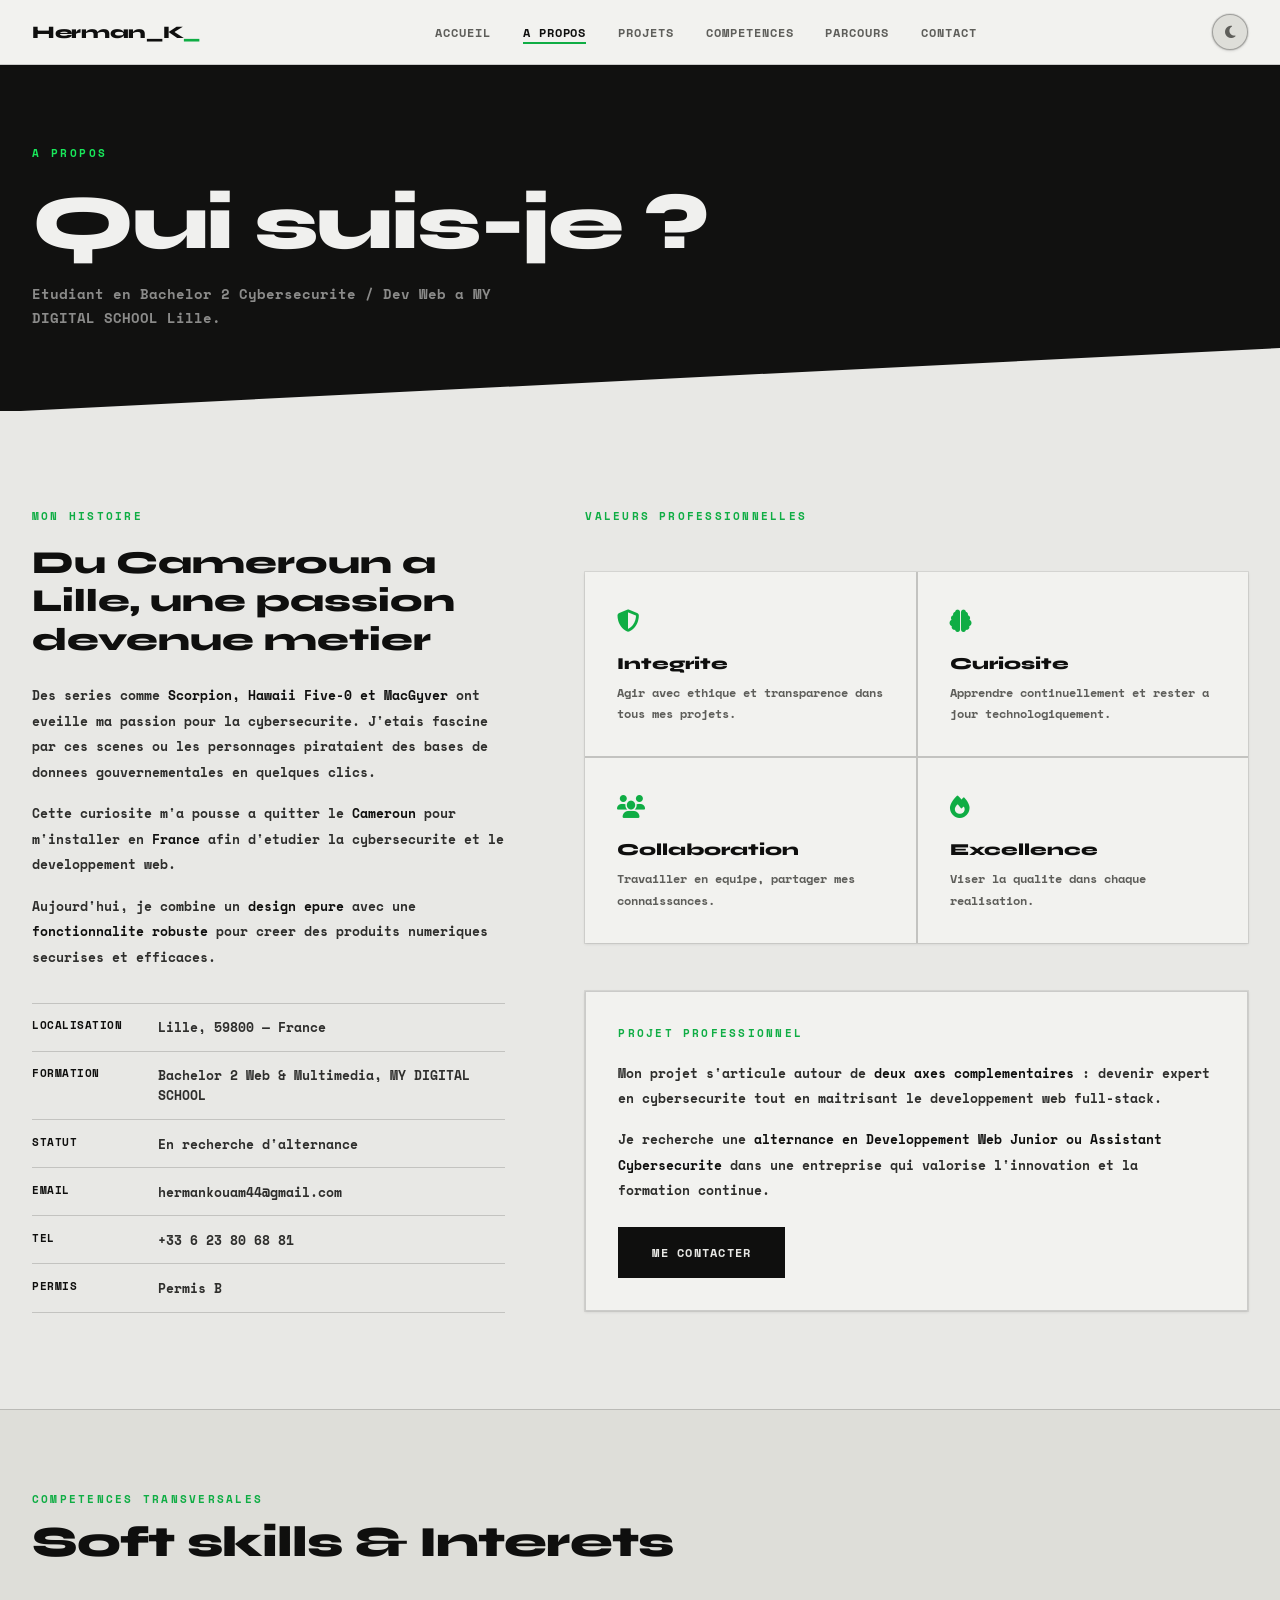
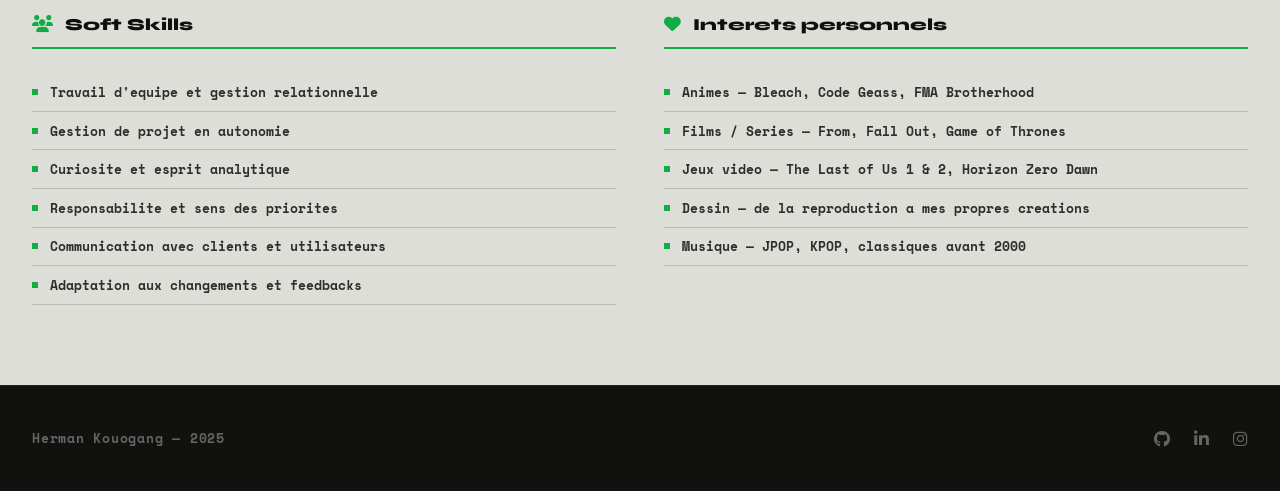
==== pages/about.html @ e225ace0 "Add capture du projet" ====
<!DOCTYPE html>
<html lang="fr" data-theme="light">
<head>
    <meta charset="UTF-8">
    <meta name="viewport" content="width=device-width, initial-scale=1.0">
    <title>A propos — Herman Kouogang</title>
    <link href="https://fonts.googleapis.com/css2?family=Space+Mono:wght@400;700&family=Syne:wght@400;600;700;800&display=swap" rel="stylesheet">
    <link rel="stylesheet" href="https://cdnjs.cloudflare.com/ajax/libs/font-awesome/6.4.0/css/all.min.css">
    <link rel="stylesheet" href="../css/global.css">
    <link rel="stylesheet" href="../css/pages.css">
    <script>(function(){var t=localStorage.getItem('hk-theme');if(t)document.documentElement.setAttribute('data-theme',t);})();</script>
</head>
<body>
    <div id="loader" class="loader">
        <div class="loader-inner">
            <div class="loader-logo">HK</div>
            <div class="loader-bar-wrap"><div class="loader-bar"></div></div>
            <div class="loader-label">Chargement...</div>
        </div>
    </div>

    <nav id="nav">
        <div class="nav-inner">
            <a href="../index.html" class="nav-brand">Herman_K<span class="blink">_</span></a>
            <div class="nav-links" id="navLinks">
                <a href="../index.html">Accueil</a>
                <a href="about.html" class="active">A propos</a>
                <a href="projects.html">Projets</a>
                <a href="skills.html">Competences</a>
                <a href="journey.html">Parcours</a>
                <a href="contact.html">Contact</a>
            </div>
            <button class="theme-toggle" id="themeToggle" aria-label="Mode sombre">
                <i class="fas fa-sun icon-sun"></i>
                <i class="fas fa-moon icon-moon"></i>
            </button>
            <button class="burger" id="burger" aria-label="Menu"><span></span><span></span><span></span></button>
        </div>
    </nav>

    <section class="page-hero">
        <div class="container">
            <span class="page-hero-tag">A propos</span>
            <h1 class="page-hero-title">Qui suis-je ?</h1>
            <p class="page-hero-sub">Etudiant en Bachelor 2 Cybersecurite / Dev Web a MY DIGITAL SCHOOL Lille.</p>
        </div>
    </section>

    <section class="about-section">
        <div class="container">
            <div class="about-grid">
                <div class="about-side reveal">
                    <div class="about-side-tag">Mon histoire</div>
                    <h2>Du Cameroun a Lille, une passion devenue metier</h2>
                    <p>Des series comme <strong>Scorpion, Hawaii Five-0 et MacGyver</strong> ont eveille ma passion pour la cybersecurite. J'etais fascine par ces scenes ou les personnages pirataient des bases de donnees gouvernementales en quelques clics.</p>
                    <p>Cette curiosite m'a pousse a quitter le <strong>Cameroun</strong> pour m'installer en <strong>France</strong> afin d'etudier la cybersecurite et le developpement web.</p>
                    <p>Aujourd'hui, je combine un <strong>design epure</strong> avec une <strong>fonctionnalite robuste</strong> pour creer des produits numeriques securises et efficaces.</p>
                    <ul class="about-info-list">
                        <li><span class="info-label">Localisation</span><span class="info-val">Lille, 59800 — France</span></li>
                        <li><span class="info-label">Formation</span><span class="info-val">Bachelor 2 Web &amp; Multimedia, MY DIGITAL SCHOOL</span></li>
                        <li><span class="info-label">Statut</span><span class="info-val">En recherche d'alternance</span></li>
                        <li><span class="info-label">Email</span><span class="info-val">hermankouam44@gmail.com</span></li>
                        <li><span class="info-label">Tel</span><span class="info-val">+33 6 23 80 68 81</span></li>
                        <li><span class="info-label">Permis</span><span class="info-val">Permis B</span></li>
                    </ul>
                </div>

                <div>
                    <div class="about-side-tag">Valeurs professionnelles</div>
                    <div class="values-grid reveal">
                        <div class="value-card">
                            <div class="value-icon"><i class="fas fa-shield-alt"></i></div>
                            <div class="value-name">Integrite</div>
                            <div class="value-desc">Agir avec ethique et transparence dans tous mes projets.</div>
                        </div>
                        <div class="value-card">
                            <div class="value-icon"><i class="fas fa-brain"></i></div>
                            <div class="value-name">Curiosite</div>
                            <div class="value-desc">Apprendre continuellement et rester a jour technologiquement.</div>
                        </div>
                        <div class="value-card">
                            <div class="value-icon"><i class="fas fa-users"></i></div>
                            <div class="value-name">Collaboration</div>
                            <div class="value-desc">Travailler en equipe, partager mes connaissances.</div>
                        </div>
                        <div class="value-card">
                            <div class="value-icon"><i class="fas fa-fire"></i></div>
                            <div class="value-name">Excellence</div>
                            <div class="value-desc">Viser la qualite dans chaque realisation.</div>
                        </div>
                    </div>

                    <div class="about-pro-block reveal">
                        <div class="about-side-tag">Projet professionnel</div>
                        <p>Mon projet s'articule autour de <strong>deux axes complementaires</strong> : devenir expert en cybersecurite tout en maitrisant le developpement web full-stack.</p>
                        <p>Je recherche une <strong>alternance en Developpement Web Junior ou Assistant Cybersecurite</strong> dans une entreprise qui valorise l'innovation et la formation continue.</p>
                        <a href="contact.html" class="btn btn-primary" style="margin-top:0.5rem;">Me contacter</a>
                    </div>
                </div>
            </div>
        </div>
    </section>

    <section class="soft-skills">
        <div class="container">
            <div class="section-head reveal">
                <div class="section-tag">Competences transversales</div>
                <h2 class="section-title">Soft skills &amp; Interets</h2>
            </div>
            <div class="skills-two-col">
                <div class="skill-list reveal">
                    <h3><i class="fas fa-users"></i> Soft Skills</h3>
                    <ul>
                        <li>Travail d'equipe et gestion relationnelle</li>
                        <li>Gestion de projet en autonomie</li>
                        <li>Curiosite et esprit analytique</li>
                        <li>Responsabilite et sens des priorites</li>
                        <li>Communication avec clients et utilisateurs</li>
                        <li>Adaptation aux changements et feedbacks</li>
                    </ul>
                </div>
                <div class="skill-list reveal" data-delay="100">
                    <h3><i class="fas fa-heart"></i> Interets personnels</h3>
                    <ul>
                        <li>Animes — Bleach, Code Geass, FMA Brotherhood</li>
                        <li>Films / Series — From, Fall Out, Game of Thrones</li>
                        <li>Jeux video — The Last of Us 1 &amp; 2, Horizon Zero Dawn</li>
                        <li>Dessin — de la reproduction a mes propres creations</li>
                        <li>Musique — JPOP, KPOP, classiques avant 2000</li>
                    </ul>
                </div>
            </div>
        </div>
    </section>

    <footer>
        <div class="footer-inner container">
            <div class="footer-brand">Herman Kouogang — 2025</div>
            <div class="footer-socials">
                <a href="https://github.com/Herman-bipbop" target="_blank" rel="noopener" aria-label="GitHub"><i class="fab fa-github"></i></a>
                <a href="https://www.linkedin.com/in/herman-kouogang-kouam/" target="_blank" rel="noopener" aria-label="LinkedIn"><i class="fab fa-linkedin-in"></i></a>
                <a href="https://www.instagram.com/kasho.llds" target="_blank" rel="noopener" aria-label="Instagram"><i class="fab fa-instagram"></i></a>
            </div>
        </div>
    </footer>

    <script src="../js/loader.js"></script>
    <script src="../js/nav.js"></script>
    <script src="../js/animations.js"></script>
</body>
</html>
---- css/global.css ----
/* ============================================================
   GLOBAL.CSS — Herman Kouogang Portfolio
   Variables / Nav / Loader / Buttons / Footer / Reveal
   ============================================================ */

*, *::before, *::after { margin: 0; padding: 0; box-sizing: border-box; }

/* ----------------------------------------------------------
   COLOR SYSTEM — Light mode default
   ---------------------------------------------------------- */
:root {
    /* Greens */
    --green:        #18e85a;
    --green-dim:    #0fad44;
    --green-muted:  rgba(15, 173, 68, 0.12);
    --green-border: rgba(15, 173, 68, 0.35);

    /* Page backgrounds — layered depth */
    --bg:           #e8e8e5;   /* main page bg */
    --bg-card:      #deded9;   /* sections, subtle panels */
    --bg-raised:    #f2f2ef;   /* cards, nav, form fields */
    --bg-sunken:    #c8c8c3;   /* inset areas */

    /* Text */
    --text-1:       #0f0f0e;   /* primary — headings, labels */
    --text-2:       #2e2e2c;   /* secondary — body copy */
    --text-3:       #5e5e5a;   /* muted — hints, captions */

    /* Borders */
    --bd:           rgba(0,0,0,0.16);   /* default border */
    --bd-strong:    rgba(0,0,0,0.28);   /* emphasized border */

    /* Shadows */
    --sh-sm: 0 1px 3px rgba(0,0,0,0.12), 0 0 0 1px rgba(0,0,0,0.07);
    --sh-md: 0 4px 18px rgba(0,0,0,0.14), 0 1px 4px rgba(0,0,0,0.09);
    --sh-lg: 0 12px 40px rgba(0,0,0,0.18), 0 2px 8px rgba(0,0,0,0.11);

    /* Always-dark surfaces (hero, footer, code blocks — never flip) */
    --dark:         #111110;
    --dark2:        #1a1a18;
    --dark3:        #222220;
    --on-dark:      #f0f0ee;
    --on-dark-2:    rgba(240,240,238,0.55);
    --on-dark-3:    rgba(240,240,238,0.28);

    --font-mono: 'Space Mono', monospace;
    --font-sans: 'Syne', sans-serif;
    --ease: 0.3s cubic-bezier(0.4, 0, 0.2, 1);
    --ease-slow: 0.65s cubic-bezier(0.4, 0, 0.2, 1);
}

/* ----------------------------------------------------------
   DARK MODE — only swap light-surface vars
   ---------------------------------------------------------- */
[data-theme="dark"] {
    --bg:           #0e0e0d;
    --bg-card:      #171716;
    --bg-raised:    #1f1f1e;
    --bg-sunken:    #0a0a09;

    --text-1:       #f0f0ee;
    --text-2:       #b8b8b4;
    --text-3:       #70706c;

    --bd:           rgba(255,255,255,0.12);
    --bd-strong:    rgba(255,255,255,0.22);

    --sh-sm: 0 1px 4px rgba(0,0,0,0.5),  0 0 0 1px rgba(255,255,255,0.05);
    --sh-md: 0 4px 20px rgba(0,0,0,0.55), 0 1px 4px rgba(0,0,0,0.35);
    --sh-lg: 0 16px 48px rgba(0,0,0,0.65), 0 2px 8px rgba(0,0,0,0.4);

    /* Always-dark stays the same */
    --dark:         #0a0a09;
    --dark2:        #131312;
    --dark3:        #1c1c1b;
}

/* ----------------------------------------------------------
   BASE
   ---------------------------------------------------------- */
html { scroll-behavior: smooth; font-size: 16px; }

body {
    font-family: var(--font-mono);
    background: var(--bg);
    color: var(--text-1);
    overflow-x: hidden;
    -webkit-font-smoothing: antialiased;
    transition: background 0.3s ease, color 0.3s ease;
}

a { text-decoration: none; color: inherit; }

.container { max-width: 1280px; margin: 0 auto; padding: 0 2rem; }

/* ----------------------------------------------------------
   NAVIGATION
   ---------------------------------------------------------- */
#nav {
    position: fixed; top: 0; left: 0; right: 0; z-index: 900;
    background: var(--bg-raised);
    border-bottom: 1.5px solid var(--bd);
    box-shadow: var(--sh-sm);
    transition: transform var(--ease), background 0.3s ease, box-shadow var(--ease);
}

#nav.hidden  { transform: translateY(-100%); }
#nav.scrolled { box-shadow: var(--sh-md); }

.nav-inner {
    max-width: 1280px; margin: 0 auto;
    padding: 0 2rem; height: 64px;
    display: flex; align-items: center;
    justify-content: space-between; gap: 1.5rem;
}

.nav-brand {
    font-family: var(--font-sans);
    font-weight: 800; font-size: 1.1rem;
    color: var(--text-1); letter-spacing: -0.02em; flex-shrink: 0;
}

.blink { color: var(--green-dim); animation: blink 1s step-start infinite; }
@keyframes blink { 0%,100%{opacity:1} 50%{opacity:0} }

.nav-links { display: flex; gap: 2rem; align-items: center; }

.nav-links a {
    font-family: var(--font-mono); font-size: 0.74rem;
    letter-spacing: 0.08em; text-transform: uppercase;
    color: var(--text-3); transition: color var(--ease);
    position: relative; white-space: nowrap; font-weight: 700;
}

.nav-links a::after {
    content: ''; position: absolute; bottom: -3px; left: 0;
    width: 0; height: 2px; background: var(--green-dim);
    transition: width var(--ease);
}

.nav-links a:hover,
.nav-links a.active { color: var(--text-1); }

.nav-links a:hover::after,
.nav-links a.active::after { width: 100%; }

/* Theme toggle */
.theme-toggle {
    width: 36px; height: 36px; border-radius: 50%;
    display: flex; align-items: center; justify-content: center;
    background: var(--bg-card); border: 1.5px solid var(--bd-strong);
    cursor: pointer; color: var(--text-3); font-size: 0.88rem;
    transition: var(--ease); flex-shrink: 0; box-shadow: var(--sh-sm);
}
.theme-toggle:hover { background: var(--green-muted); border-color: var(--green-border); color: var(--green-dim); }

.icon-sun  { display: none; }
.icon-moon { display: block; }
[data-theme="dark"] .icon-sun  { display: block; }
[data-theme="dark"] .icon-moon { display: none; }

/* Burger */
.burger {
    display: none; flex-direction: column; gap: 5px;
    background: none; border: none; cursor: pointer; padding: 4px;
}
.burger span {
    display: block; width: 22px; height: 2.5px;
    background: var(--text-1); transition: var(--ease); transform-origin: center;
}
.burger.active span:nth-child(1) { transform: translateY(7px) rotate(45deg); }
.burger.active span:nth-child(2) { opacity: 0; }
.burger.active span:nth-child(3) { transform: translateY(-7px) rotate(-45deg); }

/* ----------------------------------------------------------
   BUTTONS
   ---------------------------------------------------------- */
.btn {
    display: inline-flex; align-items: center; gap: 0.5rem;
    font-family: var(--font-mono); font-size: 0.78rem; font-weight: 700;
    letter-spacing: 0.1em; text-transform: uppercase;
    padding: 0.88rem 2rem; border: 2px solid transparent;
    cursor: pointer; transition: var(--ease);
}

.btn-primary { background: var(--text-1); color: var(--bg); border-color: var(--text-1); }
.btn-primary:hover { background: var(--green-dim); border-color: var(--green-dim); color: #000; }

.btn-outline { background: transparent; color: var(--text-1); border-color: var(--bd-strong); }
.btn-outline:hover { background: var(--text-1); color: var(--bg); border-color: var(--text-1); }

/* ----------------------------------------------------------
   SECTION HELPERS
   ---------------------------------------------------------- */
.section-tag {
    font-family: var(--font-mono); font-size: 0.7rem; font-weight: 700;
    letter-spacing: 0.2em; text-transform: uppercase;
    color: var(--green-dim); margin-bottom: 0.75rem;
}

.section-title {
    font-family: var(--font-sans);
    font-size: clamp(1.9rem, 3.5vw, 2.7rem);
    font-weight: 800; color: var(--text-1);
    line-height: 1.1; letter-spacing: -0.02em;
}

.section-head { margin-bottom: 3rem; }
.section-cta  { margin-top: 3rem; text-align: center; }

/* ----------------------------------------------------------
   FOOTER — always dark
   ---------------------------------------------------------- */
footer {
    background: var(--dark); padding: 2.5rem 0;
    border-top: 1.5px solid rgba(255,255,255,0.08);
}
.footer-inner {
    display: flex; align-items: center;
    justify-content: space-between; flex-wrap: wrap; gap: 1rem;
}
.footer-brand {
    font-family: var(--font-mono); font-size: 0.8rem; font-weight: 700;
    color: rgba(255,255,255,0.35); letter-spacing: 0.06em;
}
.footer-socials { display: flex; gap: 1.5rem; }
.footer-socials a { color: rgba(255,255,255,0.35); font-size: 1.05rem; transition: color var(--ease); }
.footer-socials a:hover { color: var(--green); }

/* ----------------------------------------------------------
   REVEAL SCROLL ANIMATION
   ---------------------------------------------------------- */
.reveal {
    opacity: 0; transform: translateY(30px);
    transition: opacity 0.7s ease, transform 0.7s ease;
}
.reveal.revealed { opacity: 1; transform: translateY(0); }

/* ----------------------------------------------------------
   LOADER — always dark
   ---------------------------------------------------------- */
.loader {
    position: fixed; inset: 0; background: var(--dark);
    display: flex; align-items: center; justify-content: center;
    z-index: 9999; transition: opacity 0.5s ease, visibility 0.5s ease;
}
.loader.done { opacity: 0; visibility: hidden; }
.loader-inner { text-align: center; }
.loader-logo {
    font-family: var(--font-sans); font-size: 3rem; font-weight: 800;
    color: var(--on-dark); letter-spacing: -0.04em; margin-bottom: 2rem;
}
.loader-bar-wrap {
    width: 200px; height: 2px; background: rgba(255,255,255,0.1);
    margin: 0 auto 1.5rem; overflow: hidden;
}
.loader-bar {
    height: 100%; background: var(--green);
    width: 0%; animation: loaderFill 0.85s cubic-bezier(0.4,0,0.2,1) forwards;
}
@keyframes loaderFill { to { width: 100%; } }
.loader-label {
    font-family: var(--font-mono); font-size: 0.65rem; font-weight: 700;
    letter-spacing: 0.22em; text-transform: uppercase;
    color: rgba(255,255,255,0.25);
}

/* ----------------------------------------------------------
   RESPONSIVE NAV
   ---------------------------------------------------------- */
@media (max-width: 900px) {
    .nav-links {
        position: fixed; top: 64px; left: 0; right: 0;
        background: var(--bg-raised);
        flex-direction: column; align-items: flex-start;
        padding: 2rem; gap: 1.5rem;
        border-bottom: 1.5px solid var(--bd);
        box-shadow: var(--sh-md);
        transform: translateX(-100%); transition: transform var(--ease);
    }
    .nav-links.open { transform: translateX(0); }
    .burger { display: flex; }
}
---- css/pages.css ----
/* ============================================================
   PAGES.CSS — inner pages (about, projects, skills, journey, contact)
   ============================================================ */

/* ----------------------------------------------------------
   PAGE HERO — always dark
   ---------------------------------------------------------- */
.page-hero {
    background: var(--dark); padding: 9rem 0 5rem;
    position: relative; overflow: hidden;
}

/* Diagonal transition to page bg */
.page-hero::after {
    content: ''; position: absolute;
    bottom: -1px; left: 0; right: 0; height: 64px;
    background: var(--bg);
    clip-path: polygon(0 64px, 100% 0, 100% 64px);
    transition: background 0.3s ease;
}

.page-hero .container { position: relative; z-index: 1; }

.page-hero-tag {
    display: block; font-family: var(--font-mono); font-size: 0.7rem; font-weight: 700;
    letter-spacing: 0.22em; text-transform: uppercase;
    color: var(--green); margin-bottom: 1.5rem;
}

.page-hero-title {
    font-family: var(--font-sans); font-weight: 800;
    font-size: clamp(2.5rem, 6vw, 5.5rem);
    color: var(--on-dark); line-height: 1; letter-spacing: -0.03em;
}

.page-hero-sub {
    font-family: var(--font-mono); font-size: 0.88rem; font-weight: 700;
    color: var(--on-dark-2); margin-top: 1.25rem;
    max-width: 500px; line-height: 1.75;
}

/* ----------------------------------------------------------
   ABOUT PAGE
   ---------------------------------------------------------- */
.about-section { padding: 6rem 0; background: var(--bg); }

.about-grid {
    display: grid; grid-template-columns: 1fr 1.4fr;
    gap: 5rem; align-items: start;
}

.about-side-tag {
    font-family: var(--font-mono); font-size: 0.7rem; font-weight: 700;
    letter-spacing: 0.2em; text-transform: uppercase;
    color: var(--green-dim); margin-bottom: 1.25rem;
}

.about-side h2 {
    font-family: var(--font-sans); font-size: 2rem; font-weight: 800;
    line-height: 1.2; margin-bottom: 1.5rem; color: var(--text-1);
}

.about-side p {
    font-family: var(--font-mono); font-size: 0.84rem; font-weight: 700;
    line-height: 1.9; color: var(--text-2); margin-bottom: 1rem;
}

.about-side strong { color: var(--text-1); }

.about-info-list { list-style: none; margin-top: 2rem; }
.about-info-list li {
    display: flex; gap: 1rem; padding: 0.85rem 0;
    border-bottom: 1.5px solid var(--bd);
    font-family: var(--font-mono); font-size: 0.82rem; font-weight: 700;
}
.about-info-list li:first-child { border-top: 1.5px solid var(--bd); }

.info-label {
    min-width: 110px; color: var(--text-1);
    text-transform: uppercase; letter-spacing: 0.05em; font-size: 0.68rem;
}
.info-val { color: var(--text-2); }

/* Values grid */
.values-grid {
    display: grid; grid-template-columns: repeat(2,1fr);
    gap: 2px; background: var(--bd);
    box-shadow: var(--sh-sm); margin-top: 3rem;
}

.value-card {
    background: var(--bg-raised); padding: 2rem;
    transition: background var(--ease);
}
.value-card:hover { background: var(--dark); }

.value-icon { font-size: 1.4rem; color: var(--green-dim); margin-bottom: 1rem; }

.value-name {
    font-family: var(--font-sans); font-size: 1.05rem; font-weight: 800;
    margin-bottom: 0.5rem; color: var(--text-1); transition: color var(--ease);
}
.value-card:hover .value-name { color: var(--on-dark); }

.value-desc {
    font-family: var(--font-mono); font-size: 0.78rem; font-weight: 700;
    line-height: 1.7; color: var(--text-3); transition: color var(--ease);
}
.value-card:hover .value-desc { color: var(--on-dark-2); }

/* Pro project block */
.about-pro-block {
    margin-top: 3rem; padding: 2rem;
    background: var(--bg-raised); border: 1.5px solid var(--bd);
    box-shadow: var(--sh-sm);
}
.about-pro-block p {
    font-family: var(--font-mono); font-size: 0.83rem; font-weight: 700;
    line-height: 1.9; color: var(--text-2); margin-bottom: 1rem;
}
.about-pro-block strong { color: var(--text-1); }

/* Soft skills section */
.soft-skills {
    padding: 5rem 0; background: var(--bg-card);
    border-top: 1.5px solid var(--bd);
}

.skills-two-col {
    display: grid; grid-template-columns: 1fr 1fr; gap: 3rem;
}

.skill-list h3 {
    font-family: var(--font-sans); font-size: 1.05rem; font-weight: 800;
    margin-bottom: 1.5rem; padding-bottom: 0.75rem;
    border-bottom: 2.5px solid var(--green-dim);
    display: flex; align-items: center; gap: 0.75rem; color: var(--text-1);
}
.skill-list h3 i { color: var(--green-dim); }

.skill-list ul { list-style: none; }
.skill-list ul li {
    font-family: var(--font-mono); font-size: 0.82rem; font-weight: 700;
    color: var(--text-2); padding: 0.55rem 0;
    border-bottom: 1.5px solid var(--bd);
    display: flex; align-items: center; gap: 0.75rem;
}
.skill-list ul li::before {
    content: ''; display: block; width: 6px; height: 6px;
    background: var(--green-dim); flex-shrink: 0;
}

/* ----------------------------------------------------------
   PROJECTS PAGE
   ---------------------------------------------------------- */
.projects-section { padding: 6rem 0; background: var(--bg); }

.project-item {
    display: grid; grid-template-columns: 1fr 1fr;
    margin-bottom: 3px; overflow: hidden;
    background: var(--dark);
    border: 1.5px solid rgba(255,255,255,0.06);
    transition: transform var(--ease), box-shadow var(--ease);
}
.project-item:hover { transform: translateY(-4px); box-shadow: var(--sh-lg); }

/* Alternate image left/right */
.project-item:nth-child(8n+5) { direction: rtl; }
.project-item:nth-child(8n+5) > * { direction: ltr; }

.project-img-wrap {
    position: relative; overflow: hidden; min-height: 340px;
    background: var(--dark2);
}

.project-img-wrap img {
    width: 100%; height: 100%; object-fit: cover; display: block;
    filter: grayscale(20%) brightness(0.72);
    transition: filter var(--ease-slow), transform var(--ease-slow);
}
.project-item:hover .project-img-wrap img {
    filter: grayscale(0%) brightness(0.88); transform: scale(1.04);
}

/* Fallback placeholder when image is missing or broken */
.project-img-wrap::before {
    content: attr(data-name);
    position: absolute; inset: 0;
    display: flex; align-items: center; justify-content: center;
    font-family: var(--font-sans); font-size: 4rem; font-weight: 800;
    color: rgba(255,255,255,0.04); letter-spacing: -0.04em; pointer-events: none;
}
.project-img-wrap img:not([src=""]) { position: relative; z-index: 1; }

.project-info {
    padding: 3rem; display: flex;
    flex-direction: column; justify-content: center;
}

.project-number {
    font-family: var(--font-mono); font-size: 0.62rem; font-weight: 700;
    letter-spacing: 0.2em; color: var(--green); text-transform: uppercase;
    margin-bottom: 1.25rem;
}

.project-info h2 {
    font-family: var(--font-sans); font-size: 2rem; font-weight: 800;
    color: var(--on-dark); letter-spacing: -0.02em; margin-bottom: 0.5rem;
}

.proj-sub {
    font-family: var(--font-mono); font-size: 0.75rem; font-weight: 700;
    color: var(--green); letter-spacing: 0.08em; margin-bottom: 1.25rem;
}

.project-info p {
    font-family: var(--font-mono); font-size: 0.82rem; font-weight: 700;
    line-height: 1.85; color: var(--on-dark-2); margin-bottom: 1.5rem;
}

.project-tags { display: flex; flex-wrap: wrap; gap: 0.4rem; margin-bottom: 2rem; }
.project-tags span {
    font-family: var(--font-mono); font-size: 0.6rem; font-weight: 700;
    letter-spacing: 0.1em; text-transform: uppercase;
    padding: 0.28rem 0.65rem; border: 1.5px solid rgba(255,255,255,0.15);
    color: var(--on-dark-3);
}

.project-links { display: flex; gap: 1rem; flex-wrap: wrap; }
.project-links a {
    font-family: var(--font-mono); font-size: 0.73rem; font-weight: 700;
    letter-spacing: 0.1em; text-transform: uppercase;
    color: var(--on-dark); display: flex; align-items: center; gap: 0.5rem;
    border-bottom: 1.5px solid rgba(240,240,238,0.25); padding-bottom: 2px;
    transition: color var(--ease), border-color var(--ease);
}
.project-links a:hover { color: var(--green); border-color: var(--green); }

/* Project detail blocks */
.project-detail-section {
    padding: 3rem 0 3.5rem; background: var(--bg-card);
    border-top: 1.5px solid var(--bd); border-bottom: 2px solid var(--bd);
    margin-bottom: 3px;
}

.detail-grid {
    display: grid; grid-template-columns: repeat(3,1fr);
    gap: 2px; background: var(--bd);
    box-shadow: var(--sh-sm); margin-bottom: 2.5rem;
}

.detail-block { background: var(--bg-raised); padding: 2rem; }
.detail-block h4 {
    font-family: var(--font-mono); font-size: 0.68rem; font-weight: 700;
    letter-spacing: 0.15em; text-transform: uppercase;
    color: var(--green-dim); margin-bottom: 1rem;
}
.detail-block ul { list-style: none; }
.detail-block ul li {
    font-family: var(--font-mono); font-size: 0.8rem; font-weight: 700;
    color: var(--text-2); padding: 0.4rem 0;
    border-bottom: 1.5px solid var(--bd);
    display: flex; align-items: flex-start; gap: 0.6rem; line-height: 1.6;
}
.detail-block ul li::before { content: '—'; color: var(--green-dim); flex-shrink: 0; }

/* Gallery */
.project-gallery {
    display: grid; grid-template-columns: repeat(auto-fill, minmax(260px,1fr));
    gap: 2px; background: var(--bd);
}
.gallery-slot {
    aspect-ratio: 16/10; background: var(--bg-card); overflow: hidden; position: relative;
}
.gallery-slot img {
    width: 100%; height: 100%; object-fit: cover; display: block;
    filter: brightness(0.85);
    transition: transform var(--ease-slow), filter var(--ease-slow);
}
.gallery-slot img:hover { transform: scale(1.04); filter: brightness(1); }

/* ----------------------------------------------------------
   SKILLS PAGE
   ---------------------------------------------------------- */
.skills-section { padding: 6rem 0; background: var(--bg); }

.tech-grid {
    display: grid; grid-template-columns: repeat(auto-fill, minmax(155px,1fr));
    gap: 2px; background: var(--bd); box-shadow: var(--sh-sm);
}

.tech-card {
    background: var(--bg-raised); padding: 2rem 1.5rem; text-align: center;
    transition: background var(--ease), transform var(--ease), box-shadow var(--ease);
}
.tech-card:hover {
    background: var(--dark); transform: scale(1.04);
    z-index: 2; position: relative; box-shadow: var(--sh-md);
}

.tech-icon {
    font-size: 2.1rem; color: var(--text-1);
    margin-bottom: 0.75rem; transition: color var(--ease);
    display: flex; align-items: center; justify-content: center; min-height: 2.5rem;
}
.tech-card:hover .tech-icon { color: var(--green); }

.tech-name {
    font-family: var(--font-mono); font-size: 0.74rem; font-weight: 700;
    letter-spacing: 0.08em; text-transform: uppercase;
    color: var(--text-1); margin-bottom: 0.3rem; transition: color var(--ease);
}
.tech-card:hover .tech-name { color: var(--on-dark); }

.tech-level {
    font-family: var(--font-mono); font-size: 0.62rem; font-weight: 700;
    color: var(--text-3); text-transform: uppercase;
    letter-spacing: 0.1em; transition: color var(--ease);
}
.tech-card:hover .tech-level { color: var(--green); }

.level-bar {
    height: 2.5px; background: var(--bd); margin-top: 0.75rem; overflow: hidden;
}
.level-fill {
    height: 100%; background: var(--green-dim); width: 0; transition: width 1s ease;
}

/* ----------------------------------------------------------
   JOURNEY PAGE
   ---------------------------------------------------------- */
.journey-section { padding: 6rem 0; background: var(--bg); }

.timeline { position: relative; max-width: 900px; margin: 0 auto; }
.timeline::before {
    content: ''; position: absolute; left: 50%; top: 0; bottom: 0;
    width: 1.5px; background: var(--bd-strong); transform: translateX(-50%);
}

.tl-item {
    display: grid; grid-template-columns: 1fr 60px 1fr;
    margin-bottom: 3rem; position: relative;
}

.tl-item.right .tl-content { grid-column: 3; grid-row: 1; }
.tl-item.left  .tl-content { grid-column: 1; grid-row: 1; }

.tl-content {
    padding: 1.75rem; background: var(--bg-raised);
    border: 1.5px solid var(--bd); box-shadow: var(--sh-sm);
    transition: border-color var(--ease), box-shadow var(--ease);
}
.tl-content:hover { border-color: var(--green-border); box-shadow: var(--sh-md); }

.tl-dot { grid-column: 2; grid-row: 1; display: flex; align-items: center; justify-content: center; z-index: 2; }
.tl-dot-inner {
    width: 14px; height: 14px; border: 2.5px solid var(--green-dim);
    background: var(--bg); border-radius: 50%; transition: background var(--ease);
}
.tl-item:hover .tl-dot-inner { background: var(--green-dim); }

.tl-year {
    font-family: var(--font-mono); font-size: 0.62rem; font-weight: 700;
    letter-spacing: 0.12em; text-transform: uppercase;
    color: var(--green-dim); margin-bottom: 0.4rem;
}

.tl-type-badge {
    display: inline-flex; align-items: center; gap: 0.4rem;
    font-family: var(--font-mono); font-size: 0.6rem; font-weight: 700;
    letter-spacing: 0.1em; text-transform: uppercase;
    padding: 0.22rem 0.6rem; border: 1.5px solid var(--bd);
    color: var(--text-3); margin-bottom: 0.75rem;
}
.tl-type-badge.exp { border-color: var(--green-border); color: var(--green-dim); }

.tl-title {
    font-family: var(--font-sans); font-size: 1.05rem; font-weight: 800;
    margin-bottom: 0.3rem; color: var(--text-1);
}
.tl-org {
    font-family: var(--font-mono); font-size: 0.74rem; font-weight: 700;
    color: var(--text-3); margin-bottom: 0.75rem;
    display: flex; align-items: center; gap: 0.5rem;
}
.tl-org i { color: var(--green-dim); font-size: 0.62rem; }
.tl-desc {
    font-family: var(--font-mono); font-size: 0.79rem; font-weight: 700;
    line-height: 1.8; color: var(--text-2);
}

/* ----------------------------------------------------------
   CONTACT PAGE
   ---------------------------------------------------------- */
.contact-section { padding: 6rem 0; background: var(--bg); }

.contact-layout {
    display: grid; grid-template-columns: 1fr 1.2fr;
    gap: 5rem; align-items: start;
}

.contact-side h2 {
    font-family: var(--font-sans); font-size: 2rem; font-weight: 800;
    margin-bottom: 1.5rem; line-height: 1.2; color: var(--text-1);
}
.contact-side p {
    font-family: var(--font-mono); font-size: 0.83rem; font-weight: 700;
    line-height: 1.9; color: var(--text-2); margin-bottom: 2.5rem;
}
.contact-side strong { color: var(--text-1); }

.contact-items {
    display: flex; flex-direction: column;
    gap: 2px; background: var(--bd); box-shadow: var(--sh-sm);
}

.contact-item {
    display: flex; align-items: center; gap: 1.25rem;
    padding: 1.25rem; background: var(--bg-raised);
    transition: background var(--ease); color: inherit;
}
.contact-item:hover { background: var(--bg-card); }

.contact-item-icon {
    width: 42px; height: 42px; display: flex; align-items: center; justify-content: center;
    background: var(--green-muted); color: var(--green-dim); font-size: 1rem;
    flex-shrink: 0; border: 1.5px solid var(--green-border);
}

.contact-item-label {
    font-family: var(--font-mono); font-size: 0.62rem; font-weight: 700;
    letter-spacing: 0.1em; text-transform: uppercase;
    color: var(--text-3); margin-bottom: 0.2rem;
}
.contact-item-val {
    font-family: var(--font-mono); font-size: 0.84rem; font-weight: 700;
    color: var(--text-1);
}

.contact-socials { display: flex; gap: 0.75rem; margin-top: 1.5rem; }
.contact-social {
    width: 42px; height: 42px; border: 1.5px solid var(--bd-strong);
    display: flex; align-items: center; justify-content: center;
    color: var(--text-3); font-size: 1rem;
    background: var(--bg-raised); box-shadow: var(--sh-sm);
    transition: var(--ease);
}
.contact-social:hover { background: var(--text-1); color: var(--bg); border-color: var(--text-1); }

.contact-form-wrap {
    background: var(--bg-card); padding: 3rem;
    border: 1.5px solid var(--bd); box-shadow: var(--sh-md);
}
.contact-form-wrap h3 {
    font-family: var(--font-sans); font-size: 1.2rem; font-weight: 800;
    margin-bottom: 2rem; color: var(--text-1);
}

.form-row { display: grid; grid-template-columns: 1fr 1fr; gap: 1rem; margin-bottom: 1rem; }
.form-group { margin-bottom: 1rem; }
.form-group label {
    display: block; font-family: var(--font-mono); font-size: 0.66rem; font-weight: 700;
    letter-spacing: 0.12em; text-transform: uppercase;
    color: var(--text-3); margin-bottom: 0.5rem;
}
.form-group input,
.form-group textarea {
    width: 100%; padding: 0.85rem 1rem;
    border: 1.5px solid var(--bd);
    background: var(--bg-raised); font-family: var(--font-mono);
    font-size: 0.84rem; font-weight: 700; color: var(--text-1);
    outline: none; box-shadow: var(--sh-sm);
    transition: border-color var(--ease), box-shadow var(--ease); resize: vertical;
}
.form-group input:focus,
.form-group textarea:focus {
    border-color: var(--green-dim);
    box-shadow: 0 0 0 3px var(--green-muted);
}
.form-group textarea { min-height: 130px; }

/* ----------------------------------------------------------
   RESPONSIVE
   ---------------------------------------------------------- */
@media (max-width: 1024px) {
    .about-grid     { grid-template-columns: 1fr; gap: 3rem; }
    .contact-layout { grid-template-columns: 1fr; gap: 3rem; }
    .project-item   { grid-template-columns: 1fr; }
    .project-item:nth-child(8n+5) { direction: ltr; }
    .project-img-wrap { min-height: 240px; }
    .detail-grid    { grid-template-columns: 1fr 1fr; }
}

@media (max-width: 768px) {
    .skills-two-col  { grid-template-columns: 1fr; }
    .values-grid     { grid-template-columns: 1fr; }
    .detail-grid     { grid-template-columns: 1fr; }
    .form-row        { grid-template-columns: 1fr; }
    .timeline::before { left: 24px; }
    .tl-item { grid-template-columns: 50px 1fr; }
    .tl-item.left  .tl-content,
    .tl-item.right .tl-content { grid-column: 2; }
    .tl-dot { grid-column: 1; }
}
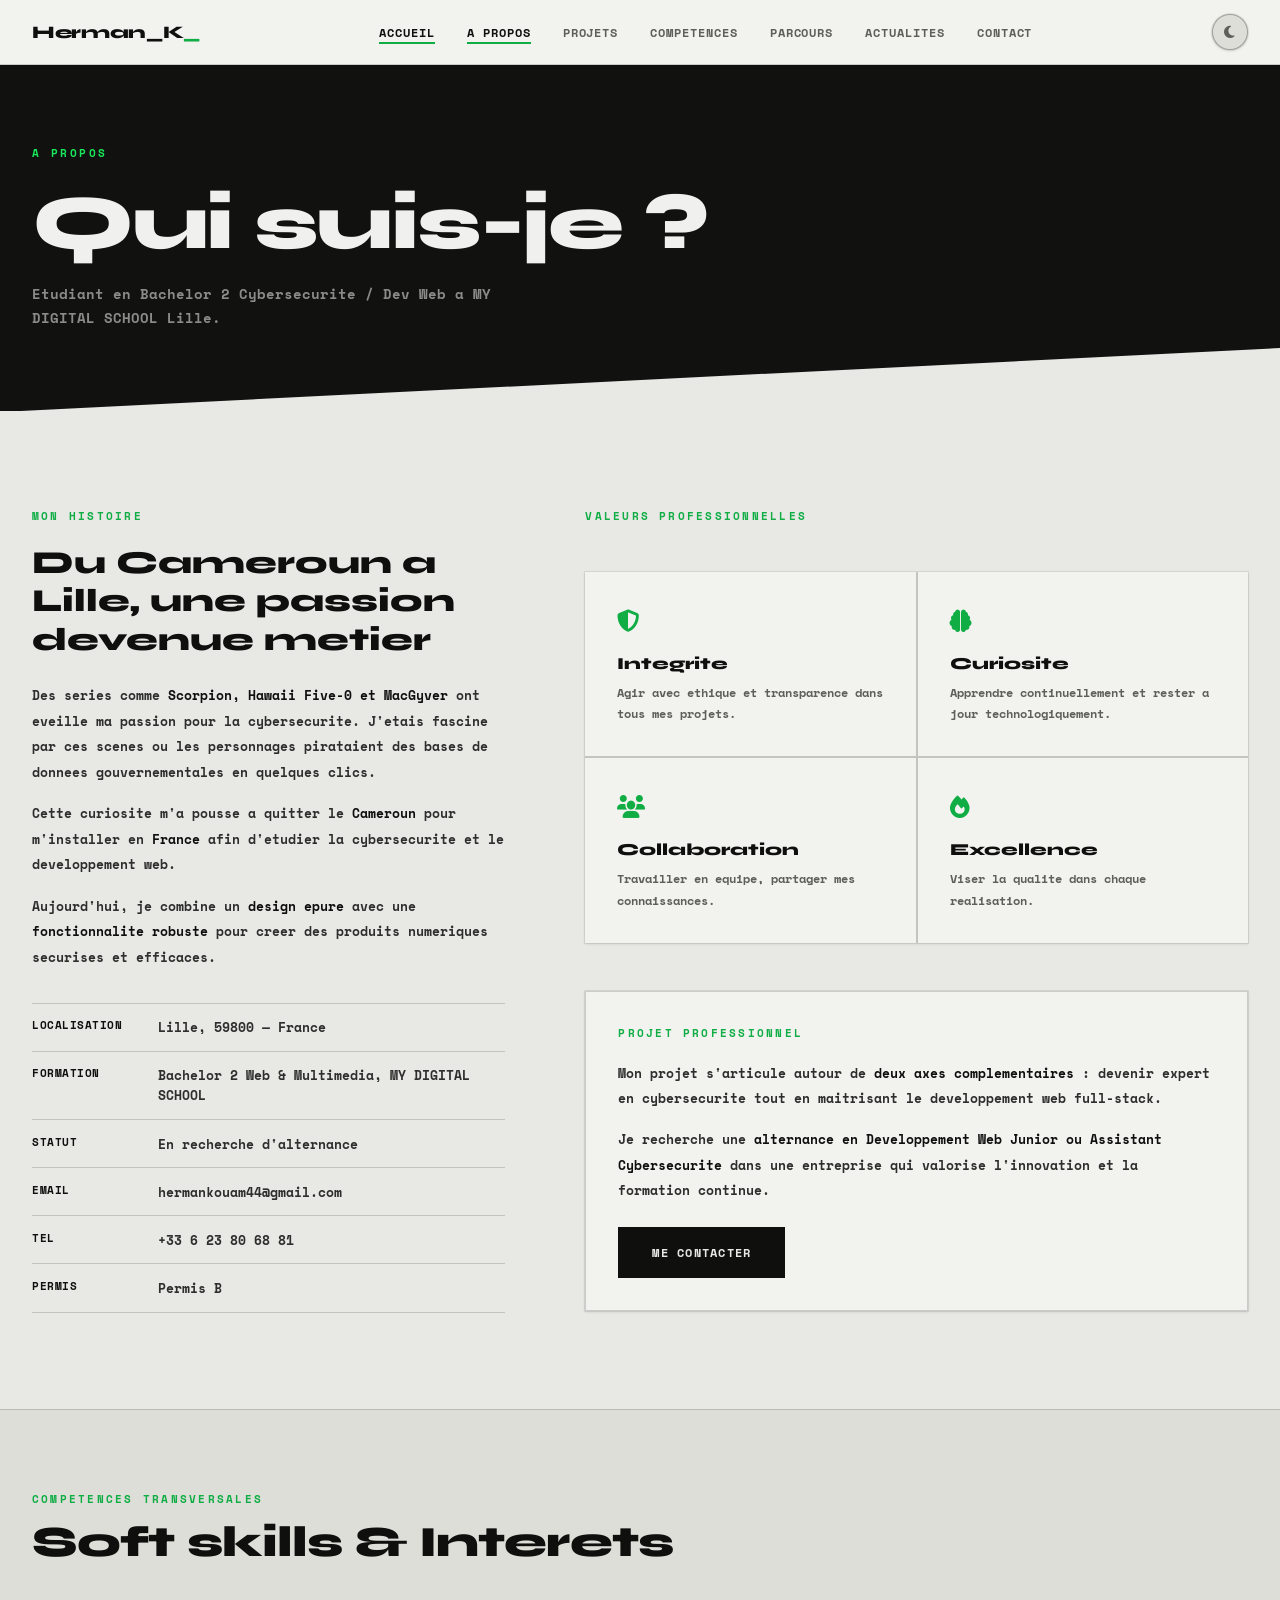
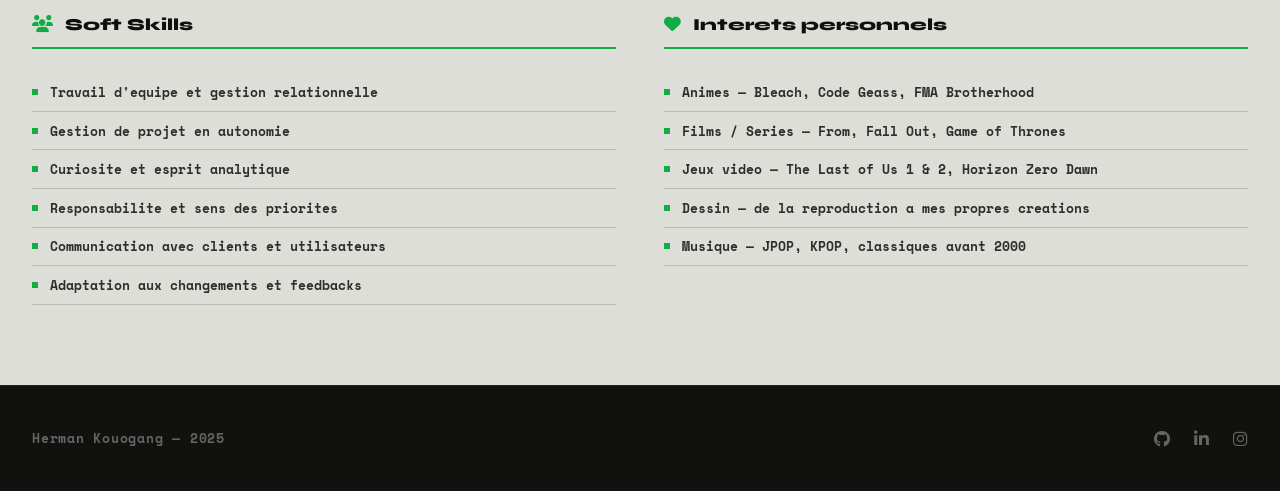
==== commit 3ed4ad51: "repair links" ====
--- a/pages/about.html
+++ b/pages/about.html
@@ -19,16 +19,17 @@
         </div>
     </div>
 
-    <nav id="nav">
+<nav id="nav">
         <div class="nav-inner">
-            <a href="../index.html" class="nav-brand">Herman_K<span class="blink">_</span></a>
+            <a href="index.html" class="nav-brand">Herman_K<span class="blink">_</span></a>
             <div class="nav-links" id="navLinks">
-                <a href="../index.html">Accueil</a>
-                <a href="about.html" class="active">A propos</a>
-                <a href="projects.html">Projets</a>
-                <a href="skills.html">Competences</a>
-                <a href="journey.html">Parcours</a>
-                <a href="contact.html">Contact</a>
+                <a href="index.html" class="active">Accueil</a>
+                <a href="pages/about.html">A propos</a>
+                <a href="pages/projects.html">Projets</a>
+                <a href="pages/skills.html">Competences</a>
+                <a href="pages/journey.html">Parcours</a>
+                <a href="pages/news.html">Actualites</a>
+                <a href="pages/contact.html">Contact</a>
             </div>
             <button class="theme-toggle" id="themeToggle" aria-label="Mode sombre">
                 <i class="fas fa-sun icon-sun"></i>
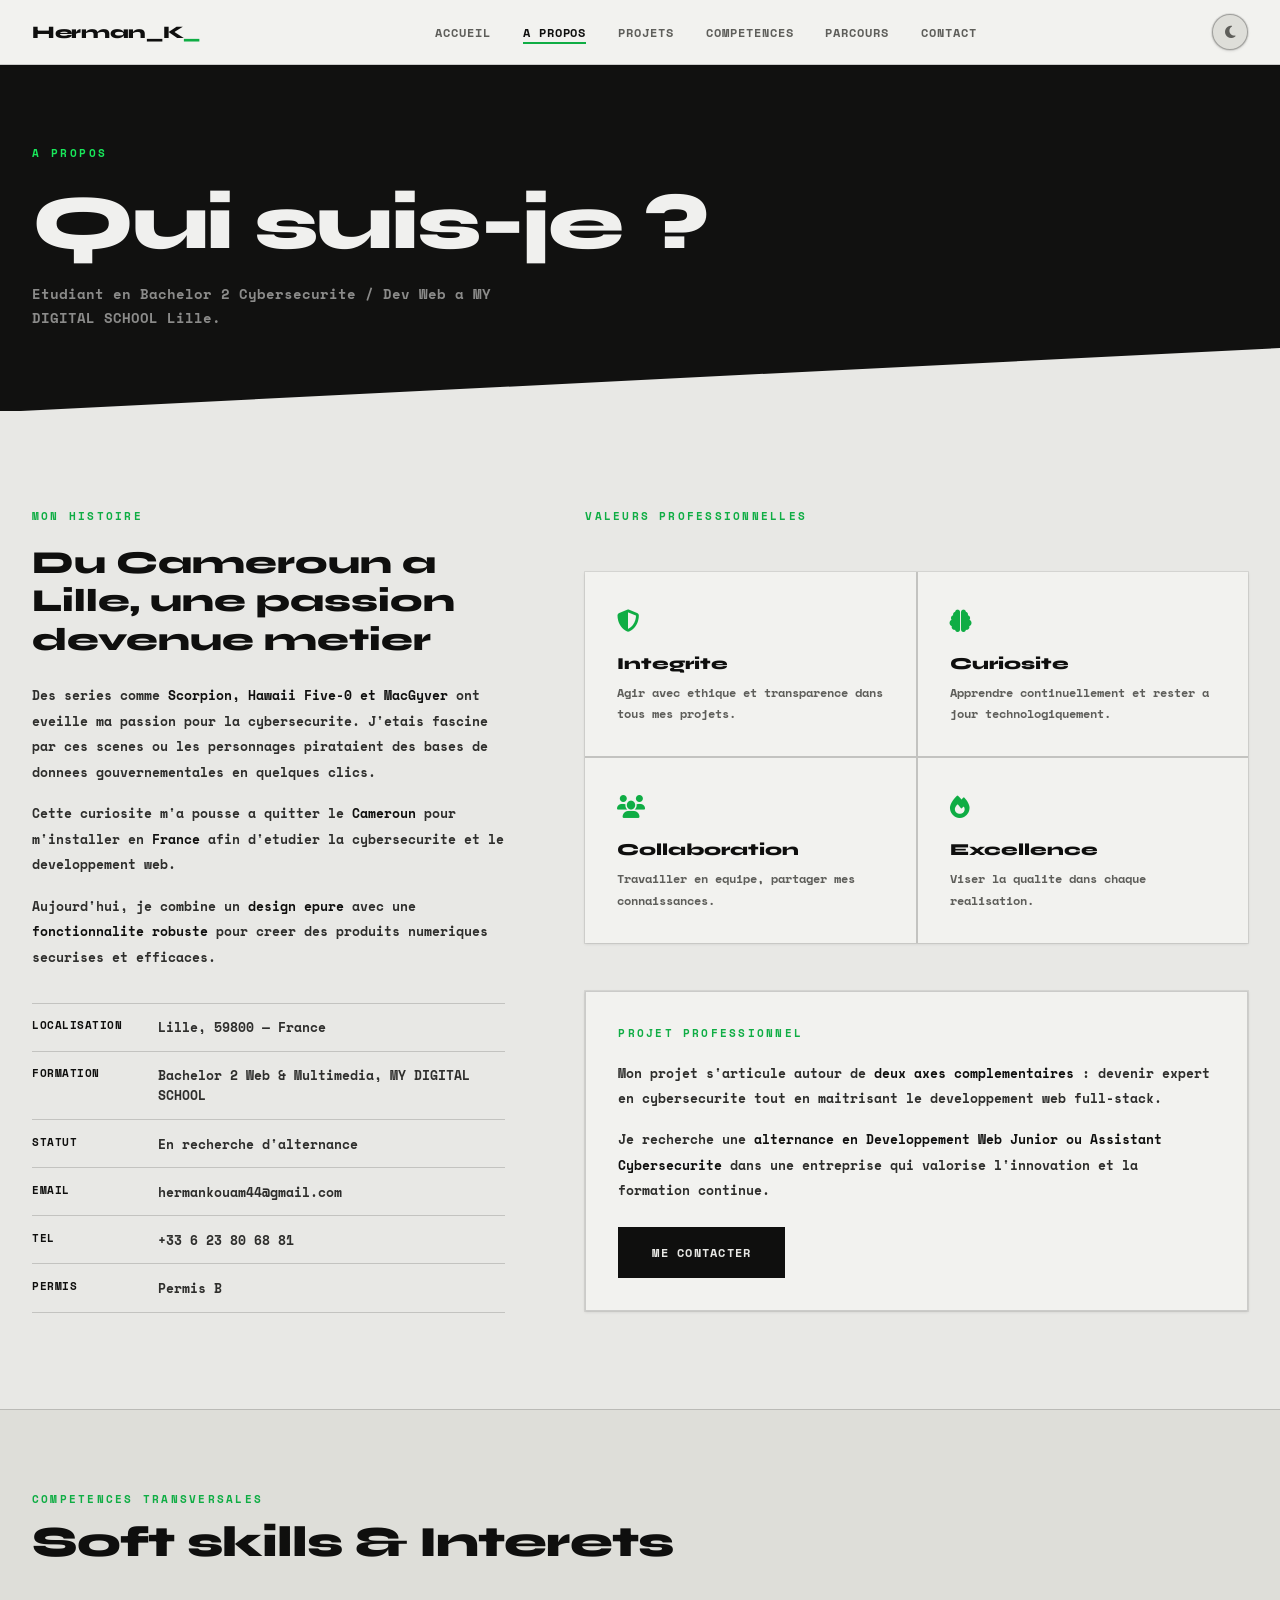
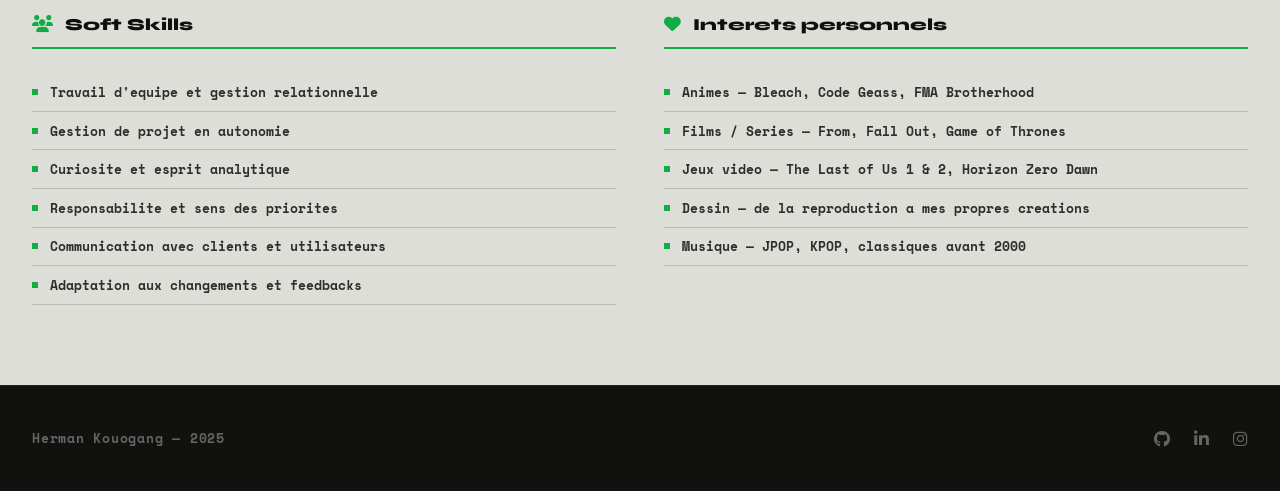
==== commit 45ee456a: "Revert "repair links" This reverts commit 3ed4ad51a5f26851d7c97d6045a8b0514e283607." ====
--- a/pages/about.html
+++ b/pages/about.html
@@ -19,17 +19,16 @@
         </div>
     </div>
 
-<nav id="nav">
+    <nav id="nav">
         <div class="nav-inner">
-            <a href="index.html" class="nav-brand">Herman_K<span class="blink">_</span></a>
+            <a href="../index.html" class="nav-brand">Herman_K<span class="blink">_</span></a>
             <div class="nav-links" id="navLinks">
-                <a href="index.html" class="active">Accueil</a>
-                <a href="pages/about.html">A propos</a>
-                <a href="pages/projects.html">Projets</a>
-                <a href="pages/skills.html">Competences</a>
-                <a href="pages/journey.html">Parcours</a>
-                <a href="pages/news.html">Actualites</a>
-                <a href="pages/contact.html">Contact</a>
+                <a href="../index.html">Accueil</a>
+                <a href="about.html" class="active">A propos</a>
+                <a href="projects.html">Projets</a>
+                <a href="skills.html">Competences</a>
+                <a href="journey.html">Parcours</a>
+                <a href="contact.html">Contact</a>
             </div>
             <button class="theme-toggle" id="themeToggle" aria-label="Mode sombre">
                 <i class="fas fa-sun icon-sun"></i>
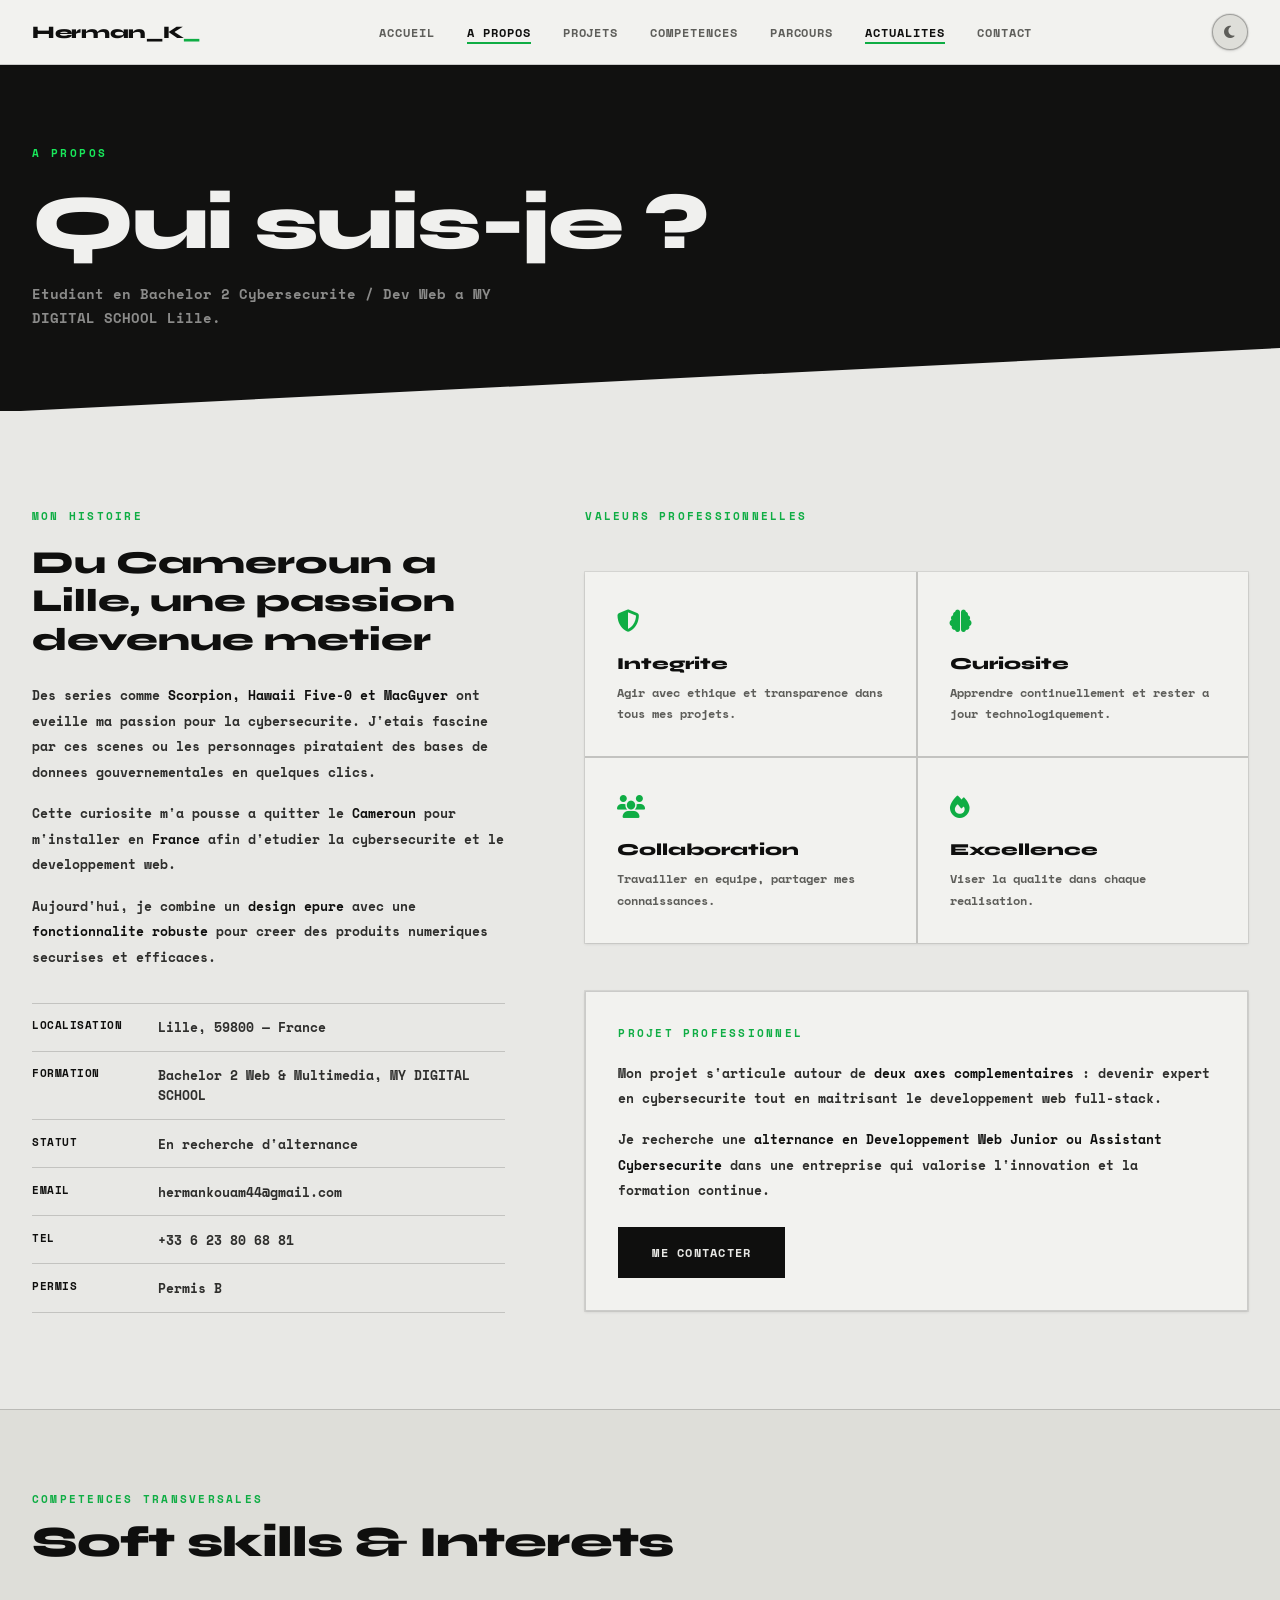
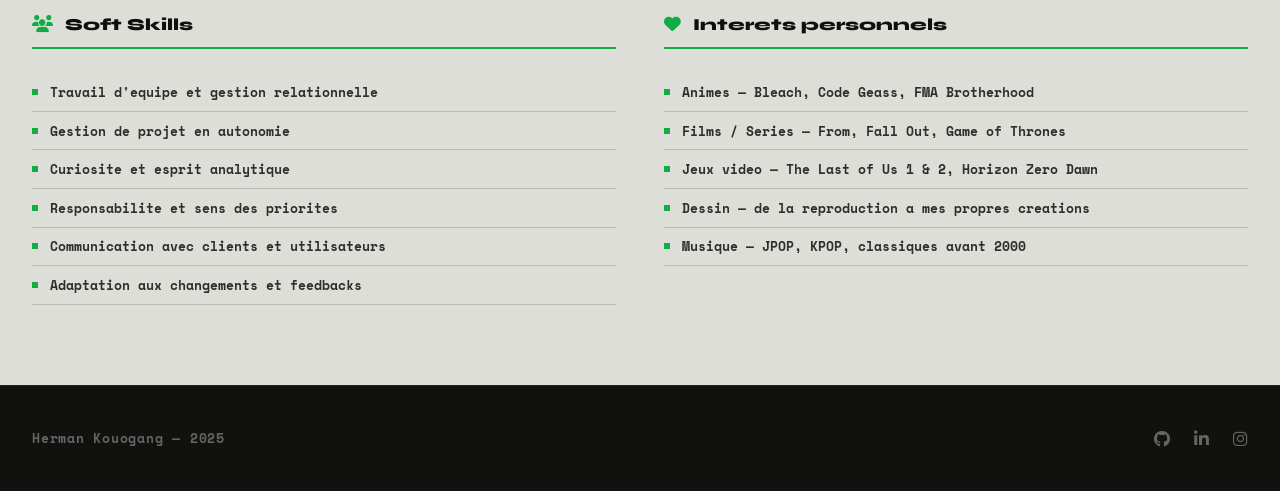
==== commit 279ed3b1: "repair links" ====
--- a/pages/about.html
+++ b/pages/about.html
@@ -24,19 +24,23 @@
             <a href="../index.html" class="nav-brand">Herman_K<span class="blink">_</span></a>
             <div class="nav-links" id="navLinks">
                 <a href="../index.html">Accueil</a>
-                <a href="about.html" class="active">A propos</a>
+                <a href="about.html">A propos</a>
                 <a href="projects.html">Projets</a>
                 <a href="skills.html">Competences</a>
                 <a href="journey.html">Parcours</a>
+                <a href="news.html" class="active">Actualites</a>
                 <a href="contact.html">Contact</a>
             </div>
             <button class="theme-toggle" id="themeToggle" aria-label="Mode sombre">
                 <i class="fas fa-sun icon-sun"></i>
                 <i class="fas fa-moon icon-moon"></i>
             </button>
-            <button class="burger" id="burger" aria-label="Menu"><span></span><span></span><span></span></button>
+            <button class="burger" id="burger" aria-label="Menu">
+                <span></span><span></span><span></span>
+            </button>
         </div>
     </nav>
+
 
     <section class="page-hero">
         <div class="container">
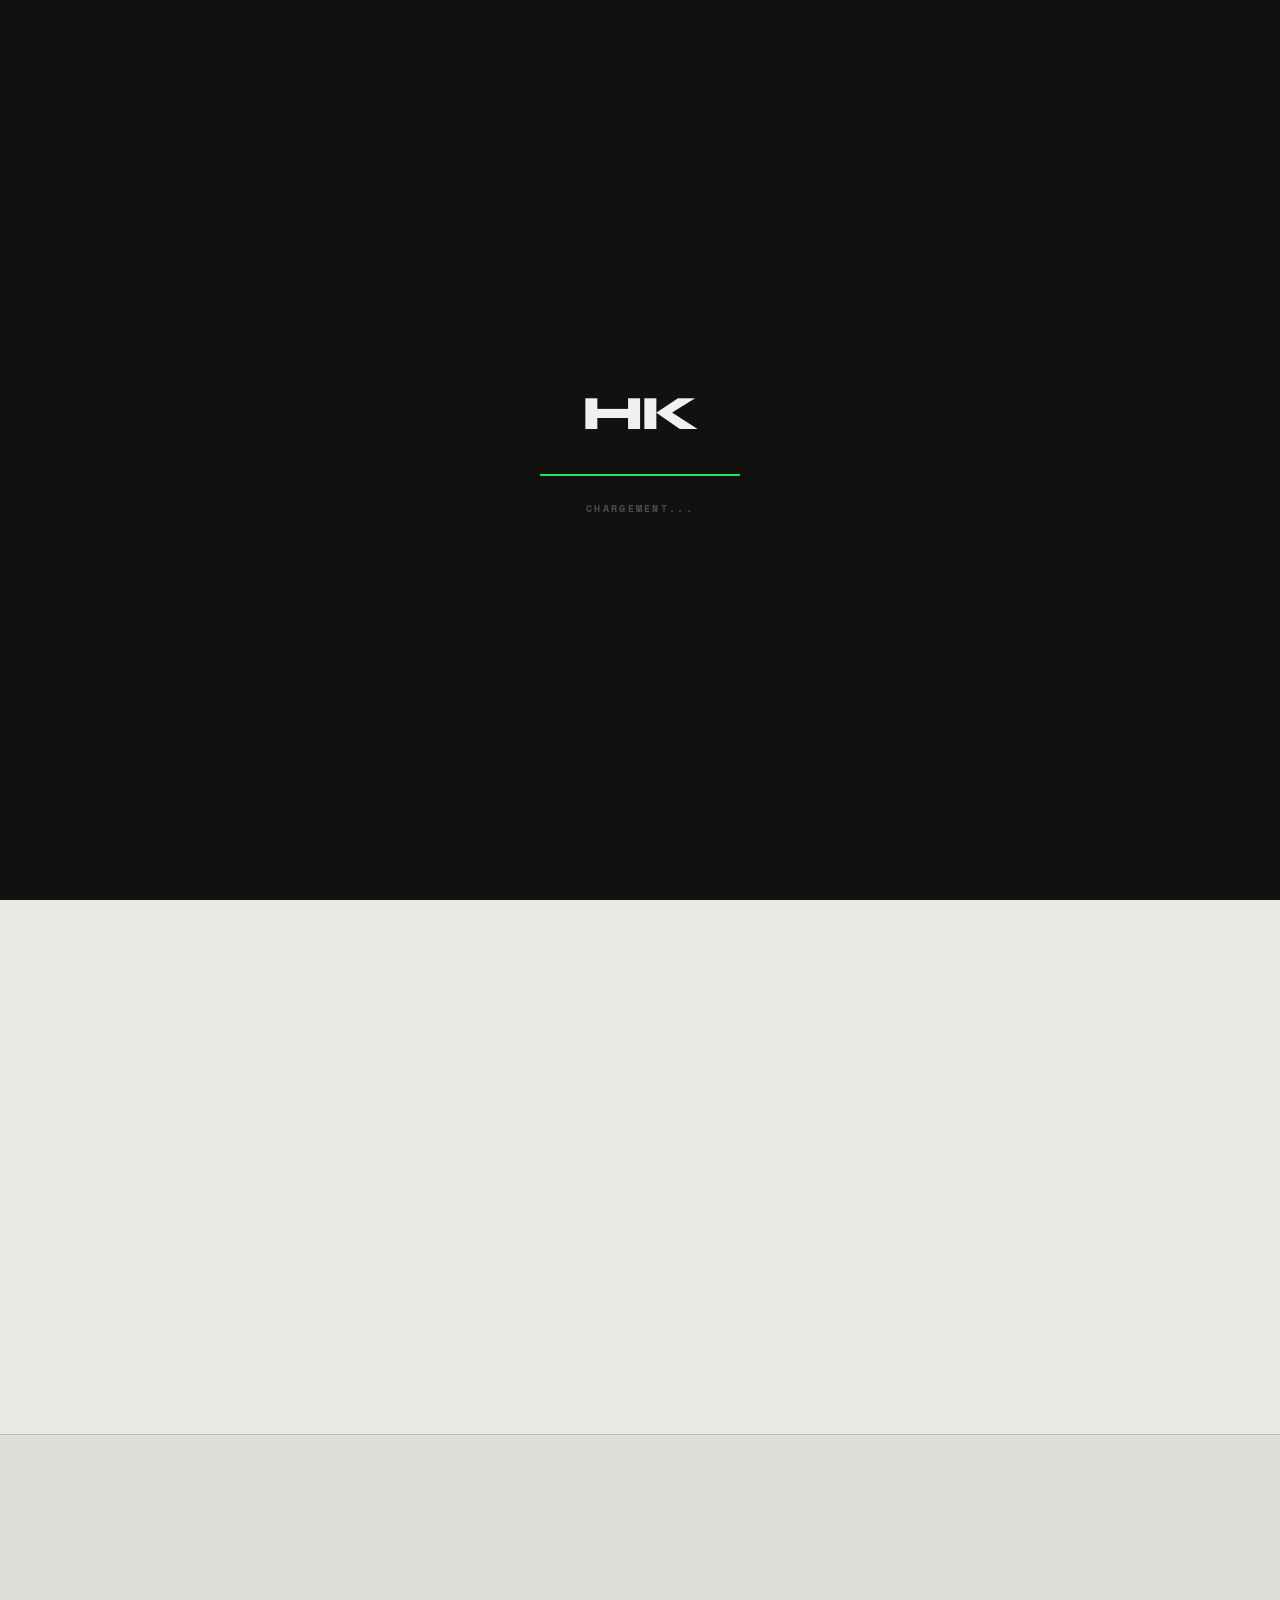
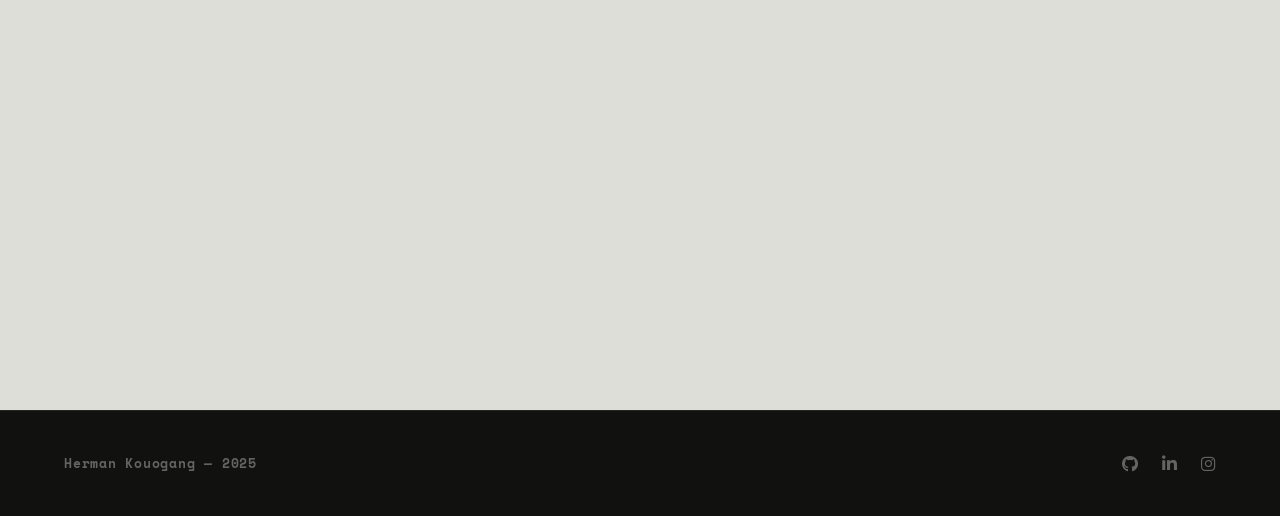
==== commit e6a334b6: "fix : naame Kouogang, delete actualités" ====
--- a/pages/about.html
+++ b/pages/about.html
@@ -24,23 +24,19 @@
             <a href="../index.html" class="nav-brand">Herman_K<span class="blink">_</span></a>
             <div class="nav-links" id="navLinks">
                 <a href="../index.html">Accueil</a>
-                <a href="about.html">A propos</a>
+                <a href="about.html" class="active">A propos</a>
                 <a href="projects.html">Projets</a>
                 <a href="skills.html">Competences</a>
                 <a href="journey.html">Parcours</a>
-                <a href="news.html" class="active">Actualites</a>
                 <a href="contact.html">Contact</a>
             </div>
             <button class="theme-toggle" id="themeToggle" aria-label="Mode sombre">
                 <i class="fas fa-sun icon-sun"></i>
                 <i class="fas fa-moon icon-moon"></i>
             </button>
-            <button class="burger" id="burger" aria-label="Menu">
-                <span></span><span></span><span></span>
-            </button>
+            <button class="burger" id="burger" aria-label="Menu"><span></span><span></span><span></span></button>
         </div>
     </nav>
-
 
     <section class="page-hero">
         <div class="container">
@@ -63,7 +59,7 @@
                         <li><span class="info-label">Localisation</span><span class="info-val">Lille, 59800 — France</span></li>
                         <li><span class="info-label">Formation</span><span class="info-val">Bachelor 2 Web &amp; Multimedia, MY DIGITAL SCHOOL</span></li>
                         <li><span class="info-label">Statut</span><span class="info-val">En recherche d'alternance</span></li>
-                        <li><span class="info-label">Email</span><span class="info-val">hermankouam44@gmail.com</span></li>
+                        <li><span class="info-label">Email</span><span class="info-val"><a href="/cdn-cgi/l/email-protection" class="__cf_email__" data-cfemail="c9a1acbba4a8a7a2a6bca8a4fdfd89aea4a8a0a5e7aaa6a4">[email&#160;protected]</a></span></li>
                         <li><span class="info-label">Tel</span><span class="info-val">+33 6 23 80 68 81</span></li>
                         <li><span class="info-label">Permis</span><span class="info-val">Permis B</span></li>
                     </ul>
@@ -148,8 +144,4 @@
         </div>
     </footer>
 
-    <script src="../js/loader.js"></script>
-    <script src="../js/nav.js"></script>
-    <script src="../js/animations.js"></script>
-</body>
-</html>
+    <script data-cfasyn
--- a/css/global.css
+++ b/css/global.css
@@ -78,20 +78,22 @@
 /* ----------------------------------------------------------
    BASE
    ---------------------------------------------------------- */
-html { scroll-behavior: smooth; font-size: 16px; }
+html { scroll-behavior: smooth; font-size: 16px; overflow-x: hidden; }
 
 body {
     font-family: var(--font-mono);
     background: var(--bg);
     color: var(--text-1);
     overflow-x: hidden;
+    max-width: 100vw;
     -webkit-font-smoothing: antialiased;
     transition: background 0.3s ease, color 0.3s ease;
 }
 
 a { text-decoration: none; color: inherit; }
 
-.container { max-width: 1280px; margin: 0 auto; padding: 0 2rem; }
+.container { max-width: 100%; margin: 0 auto; padding: 0 5vw; box-sizing: border-box; }
+.container-full { width: 100%; padding: 0 5vw; box-sizing: border-box; }
 
 /* ----------------------------------------------------------
    NAVIGATION
@@ -108,10 +110,11 @@
 #nav.scrolled { box-shadow: var(--sh-md); }
 
 .nav-inner {
-    max-width: 1280px; margin: 0 auto;
-    padding: 0 2rem; height: 64px;
+    max-width: 100%; margin: 0 auto;
+    padding: 0 5vw; height: 64px;
     display: flex; align-items: center;
-    justify-content: space-between; gap: 1.5rem;
+    justify-content: space-between; gap: 1rem;
+    width: 100%; box-sizing: border-box;
 }
 
 .nav-brand {
@@ -270,14 +273,15 @@
    ---------------------------------------------------------- */
 @media (max-width: 900px) {
     .nav-links {
-        position: fixed; top: 64px; left: 0; right: 0;
+        position: fixed; top: 64px; left: 0; right: 0; width: 100vw;
         background: var(--bg-raised);
         flex-direction: column; align-items: flex-start;
         padding: 2rem; gap: 1.5rem;
         border-bottom: 1.5px solid var(--bd);
         box-shadow: var(--sh-md);
         transform: translateX(-100%); transition: transform var(--ease);
+        box-sizing: border-box;
     }
     .nav-links.open { transform: translateX(0); }
     .burger { display: flex; }
-}
+}
--- a/css/pages.css
+++ b/css/pages.css
@@ -502,3 +502,147 @@
     .tl-item.right .tl-content { grid-column: 2; }
     .tl-dot { grid-column: 1; }
 }
+
+/* ============================================================
+   SOFT SKILLS GRID — skills.html
+   ============================================================ */
+
+.soft-skills-grid {
+    display: grid;
+    grid-template-columns: repeat(4, 1fr);
+    gap: 2px;
+    background: var(--bd);
+    box-shadow: var(--sh-md);
+}
+
+.soft-card {
+    background: var(--bg-raised);
+    padding: 2rem 1.75rem;
+    display: flex;
+    flex-direction: column;
+    gap: 0.75rem;
+    transition: background var(--ease), transform var(--ease), box-shadow var(--ease);
+    position: relative;
+    overflow: hidden;
+}
+
+.soft-card::before {
+    content: '';
+    position: absolute;
+    bottom: 0; left: 0;
+    width: 100%; height: 2.5px;
+    background: var(--green-dim);
+    transform: scaleX(0);
+    transform-origin: left;
+    transition: transform 0.35s ease;
+}
+
+.soft-card:hover {
+    background: var(--bg-card);
+    transform: translateY(-3px);
+    box-shadow: var(--sh-md);
+}
+
+.soft-card:hover::before { transform: scaleX(1); }
+
+.soft-icon {
+    font-size: 1.6rem;
+    color: var(--green-dim);
+    line-height: 1;
+}
+
+.soft-name {
+    font-family: var(--font-sans);
+    font-size: 1rem;
+    font-weight: 800;
+    color: var(--text-1);
+    letter-spacing: -0.01em;
+}
+
+.soft-desc {
+    font-family: var(--font-mono);
+    font-size: 0.75rem;
+    font-weight: 700;
+    color: var(--text-3);
+    line-height: 1.75;
+    flex: 1;
+}
+
+/* Separateur visuel entre soft et hard skills */
+.skills-separator {
+    height: 1.5px;
+    background: var(--bd);
+    margin: 4rem 0 0;
+    position: relative;
+}
+
+.skills-separator::before {
+    content: 'HARD SKILLS';
+    position: absolute;
+    left: 50%; top: 50%;
+    transform: translate(-50%, -50%);
+    background: var(--bg);
+    padding: 0 1rem;
+    font-family: var(--font-mono);
+    font-size: 0.65rem;
+    font-weight: 700;
+    letter-spacing: 0.2em;
+    color: var(--text-3);
+    white-space: nowrap;
+    transition: background 0.3s ease;
+}
+
+@media (max-width: 1024px) {
+    .soft-skills-grid { grid-template-columns: repeat(2, 1fr); }
+}
+
+@media (max-width: 640px) {
+    .soft-skills-grid { grid-template-columns: 1fr; }
+}
+
+
+/* Niveaux et jauges masques */
+.tech-level { display: none !important; }
+.level-bar { display: none !important; }
+
+/* ── Placeholders projets (quand pas d'image) ── */
+.proj-img-fallback {
+    width: 100%; height: 100%;
+    display: flex; align-items: center; justify-content: center;
+    background: linear-gradient(135deg, var(--dark) 0%, var(--dark2) 100%);
+}
+
+.proj-img-fallback span {
+    font-family: var(--font-sans);
+    font-size: 4rem;
+    font-weight: 800;
+    color: rgba(255,255,255,0.06);
+    letter-spacing: -0.04em;
+    user-select: none;
+}
+
+/* ── Placeholders galerie ── */
+.gallery-placeholder {
+    width: 100%; height: 100%;
+    display: flex; align-items: center; justify-content: center;
+    background: var(--bg-sunken);
+}
+
+.gallery-placeholder span {
+    font-family: var(--font-mono);
+    font-size: 0.72rem;
+    font-weight: 700;
+    letter-spacing: 0.1em;
+    text-transform: uppercase;
+    color: var(--text-3);
+}
+
+/* ── Tech cards sans niveau : centrer le contenu ── */
+.tech-card {
+    padding: 1.75rem 1.25rem;
+    justify-content: center;
+}
+
+.tech-name {
+    margin-bottom: 0;
+}
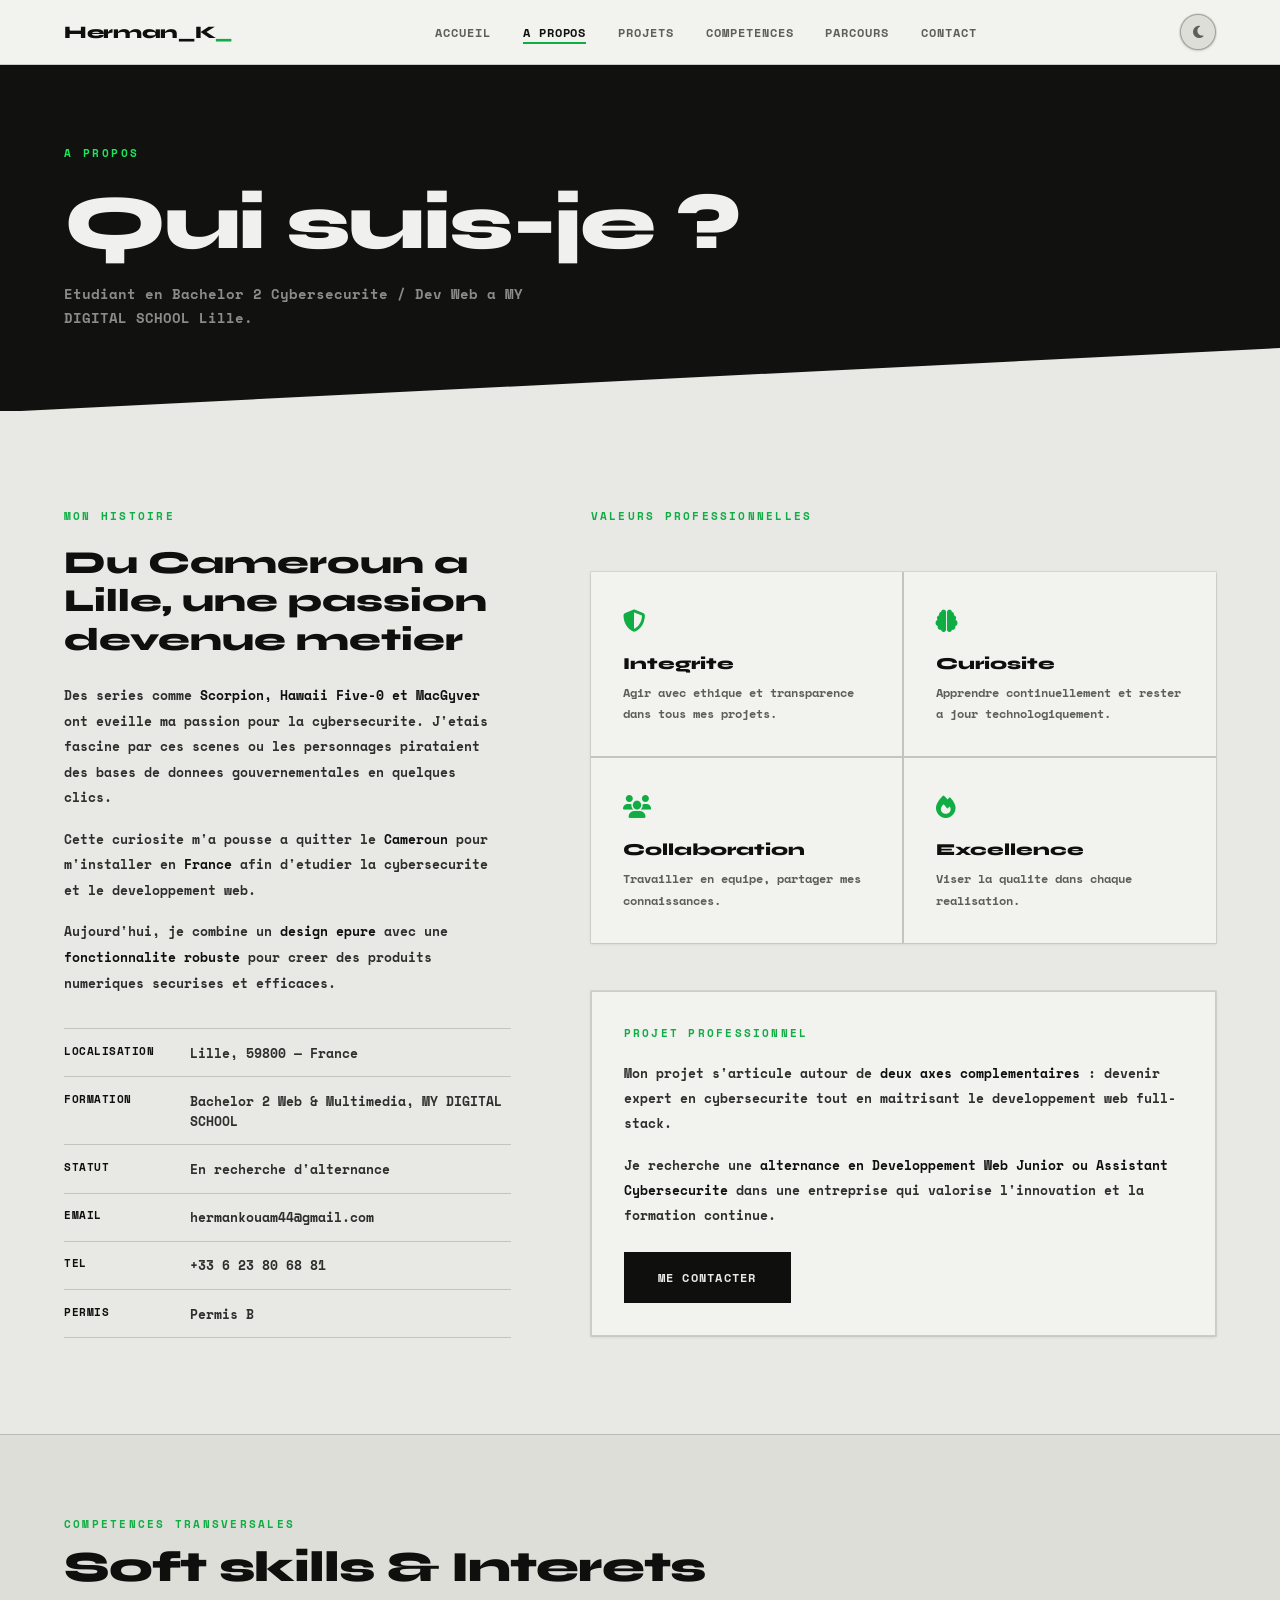
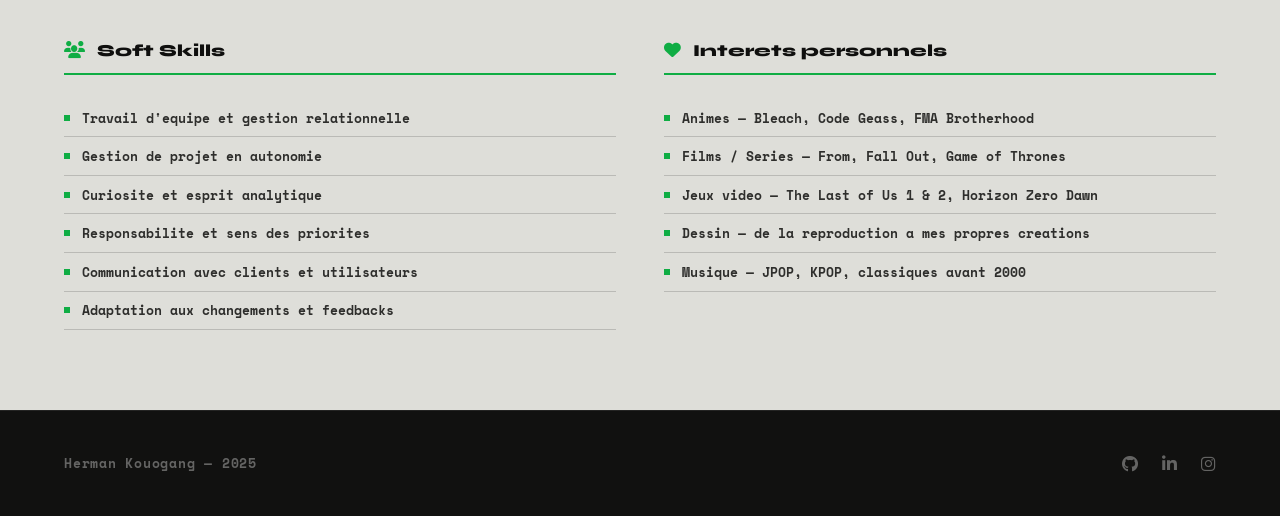
==== commit f2ad86c5: "fix error about loader" ====
--- a/pages/about.html
+++ b/pages/about.html
@@ -11,6 +11,7 @@
     <script>(function(){var t=localStorage.getItem('hk-theme');if(t)document.documentElement.setAttribute('data-theme',t);})();</script>
 </head>
 <body>
+
     <div id="loader" class="loader">
         <div class="loader-inner">
             <div class="loader-logo">HK</div>
@@ -59,7 +60,7 @@
                         <li><span class="info-label">Localisation</span><span class="info-val">Lille, 59800 — France</span></li>
                         <li><span class="info-label">Formation</span><span class="info-val">Bachelor 2 Web &amp; Multimedia, MY DIGITAL SCHOOL</span></li>
                         <li><span class="info-label">Statut</span><span class="info-val">En recherche d'alternance</span></li>
-                        <li><span class="info-label">Email</span><span class="info-val"><a href="/cdn-cgi/l/email-protection" class="__cf_email__" data-cfemail="c9a1acbba4a8a7a2a6bca8a4fdfd89aea4a8a0a5e7aaa6a4">[email&#160;protected]</a></span></li>
+                        <li><span class="info-label">Email</span><span class="info-val">hermankouam44@gmail.com</span></li>
                         <li><span class="info-label">Tel</span><span class="info-val">+33 6 23 80 68 81</span></li>
                         <li><span class="info-label">Permis</span><span class="info-val">Permis B</span></li>
                     </ul>
@@ -144,4 +145,9 @@
         </div>
     </footer>
 
-    <script data-cfasyn+    <script src="../js/loader.js"></script>
+    <script src="../js/nav.js"></script>
+    <script src="../js/animations.js"></script>
+
+</body>
+</html>
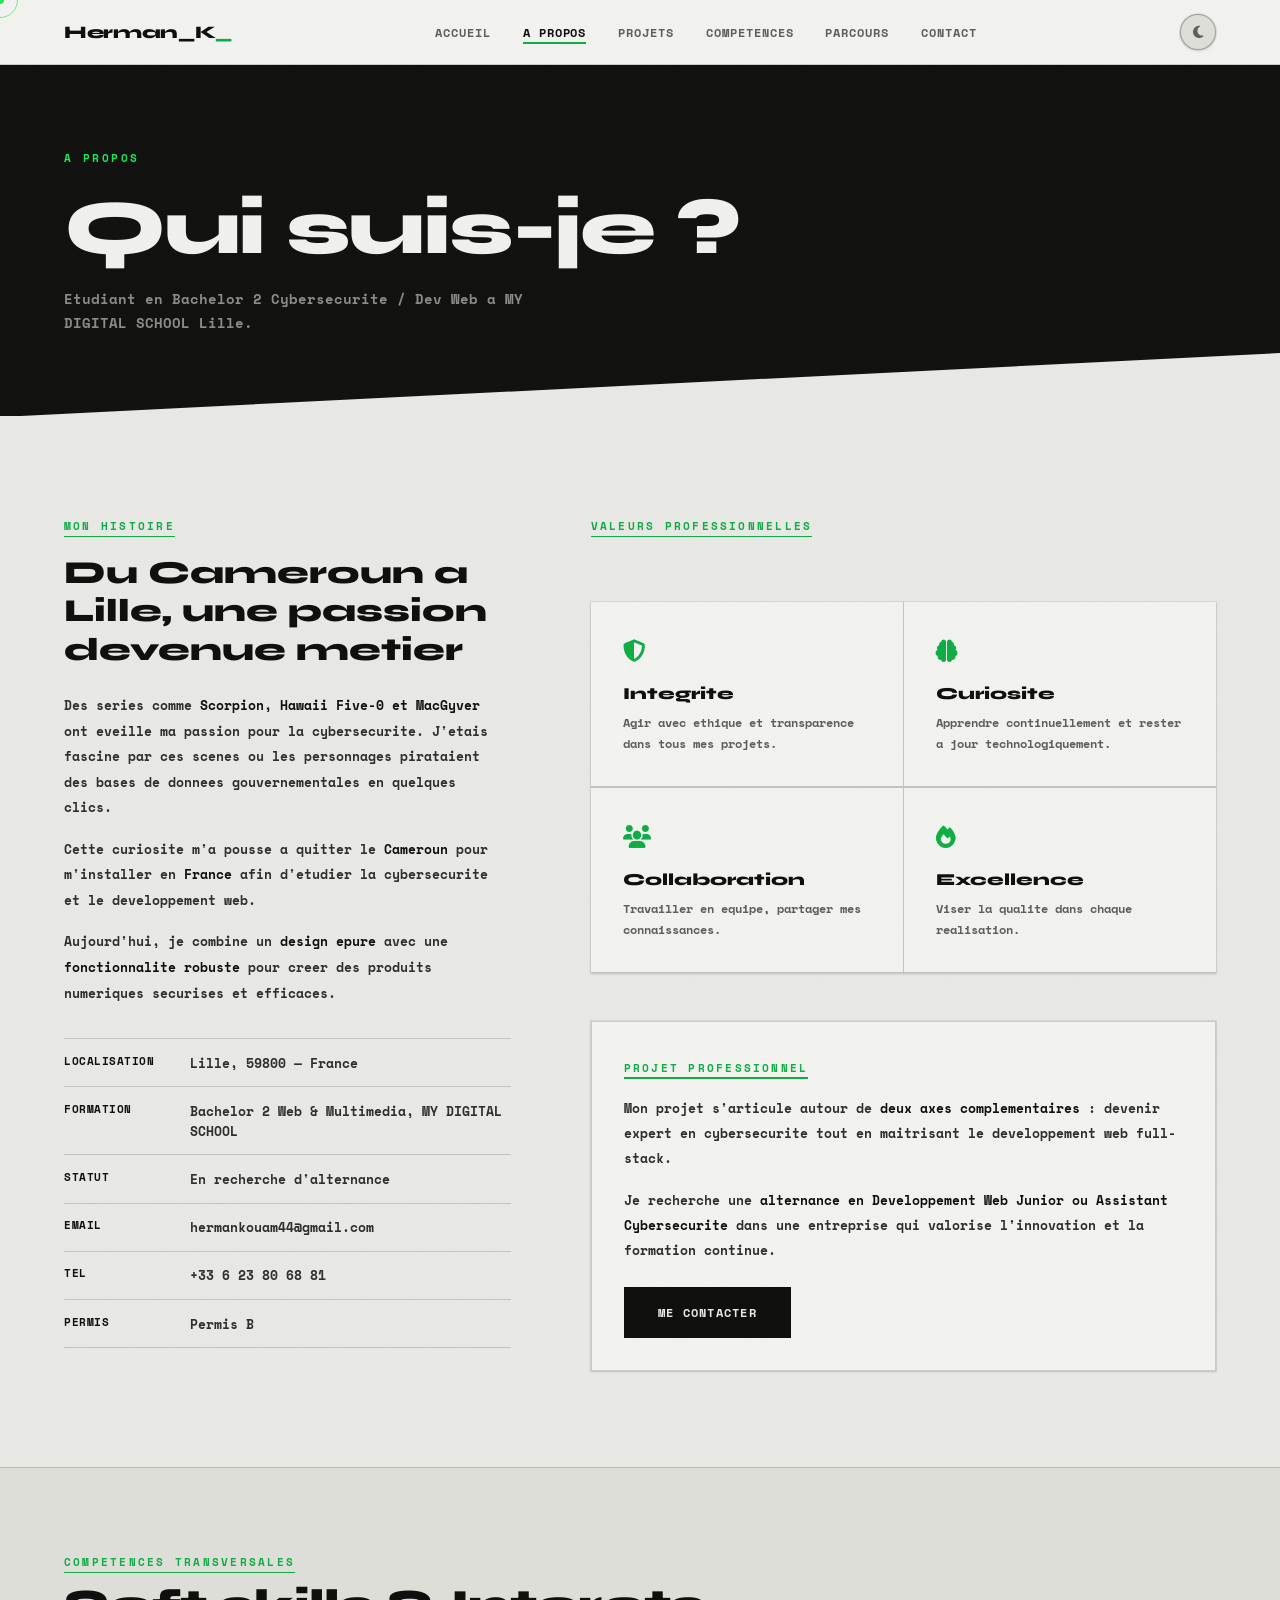
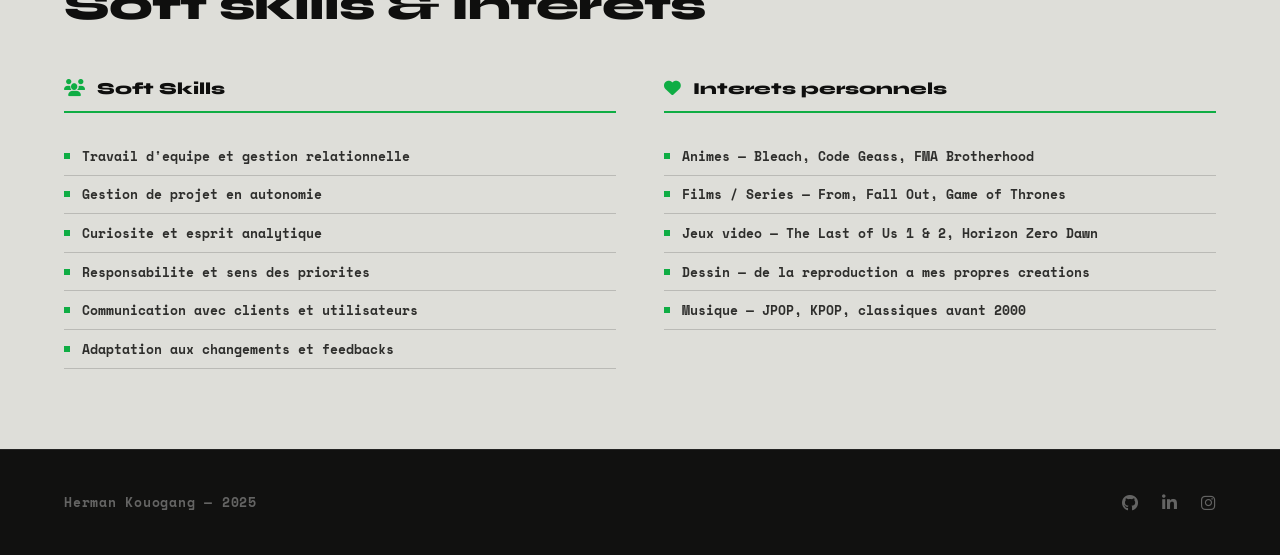
==== commit e3611f45: "fix features  js and css" ====
--- a/pages/about.html
+++ b/pages/about.html
@@ -8,6 +8,7 @@
     <link rel="stylesheet" href="https://cdnjs.cloudflare.com/ajax/libs/font-awesome/6.4.0/css/all.min.css">
     <link rel="stylesheet" href="../css/global.css">
     <link rel="stylesheet" href="../css/pages.css">
+    <link rel="stylesheet" href="../css/fx.css">
     <script>(function(){var t=localStorage.getItem('hk-theme');if(t)document.documentElement.setAttribute('data-theme',t);})();</script>
 </head>
 <body>
@@ -149,5 +150,8 @@
     <script src="../js/nav.js"></script>
     <script src="../js/animations.js"></script>
 
+        <script src="../js/fx.js"></script>
+    <button class="fx-back-top" id="backTop" aria-label="Retour en haut"><i class="fas fa-arrow-up"></i></button>
+
 </body>
 </html>
--- a/css/fx.css
+++ b/css/fx.css
@@ -0,0 +1,423 @@
+/* ============================================================
+   FX.CSS — Animations avancées
+   Cursor / Magnetic / Parallaxe / Page transitions /
+   Glassmorphism / Reveal directionnel / Grain / Glow
+   ============================================================ */
+
+/* ── CURSOR PERSONNALISÉ ─────────────────────────────────── */
+* { cursor: none !important; }
+
+.fx-cursor-dot {
+    position: fixed;
+    top: -4px; left: -4px;
+    width: 8px; height: 8px;
+    background: var(--green);
+    border-radius: 50%;
+    pointer-events: none;
+    z-index: 99999;
+    transition: opacity 0.2s;
+    will-change: transform;
+}
+
+.fx-cursor-ring {
+    position: fixed;
+    top: -18px; left: -18px;
+    width: 36px; height: 36px;
+    border: 1.5px solid var(--green);
+    border-radius: 50%;
+    pointer-events: none;
+    z-index: 99998;
+    transition: opacity 0.2s, width 0.3s ease, height 0.3s ease,
+                border-color 0.3s ease, background 0.3s ease;
+    will-change: transform;
+    opacity: 0.6;
+}
+
+.fx-cursor-ring--hover {
+    width: 56px; height: 56px;
+    top: -28px; left: -28px;
+    border-color: var(--green);
+    background: var(--green-muted);
+    opacity: 0.9;
+}
+
+@media (max-width: 768px) {
+    * { cursor: auto !important; }
+    .fx-cursor-dot, .fx-cursor-ring { display: none; }
+}
+
+/* ── MAGNETIC BUTTONS ────────────────────────────────────── */
+.fx-magnetic {
+    transition: transform 0.1s ease;
+    will-change: transform;
+}
+
+/* ── PAGE TRANSITION OVERLAY ─────────────────────────────── */
+.fx-page-overlay {
+    position: fixed;
+    inset: 0;
+    z-index: 9990;
+    pointer-events: none;
+    background: var(--dark);
+    transform: translateY(0);
+    transition: transform 0.55s cubic-bezier(0.76, 0, 0.24, 1);
+}
+
+.fx-page-overlay--out {
+    transform: translateY(-100%);
+}
+
+.fx-page-overlay--in {
+    transform: translateY(0) !important;
+    pointer-events: all;
+}
+
+.fx-page-overlay-bar {
+    position: absolute;
+    bottom: 0; left: 0; right: 0;
+    height: 3px;
+    background: var(--green);
+    transform: scaleX(0);
+    transform-origin: left;
+    transition: transform 0.45s ease 0.05s;
+}
+
+.fx-page-overlay--in .fx-page-overlay-bar {
+    transform: scaleX(1);
+}
+
+/* ── REVEAL DIRECTIONNEL ─────────────────────────────────── */
+.fx-dir-reveal {
+    opacity: 0;
+    transition: opacity 0.75s ease, transform 0.75s cubic-bezier(0.2, 0, 0, 1);
+    will-change: transform, opacity;
+}
+
+.fx-from-left  { transform: translateX(-40px); }
+.fx-from-right { transform: translateX(40px); }
+
+.fx-dir-reveal.fx-revealed {
+    opacity: 1;
+    transform: translateX(0) !important;
+}
+
+/* Délais décalés pour les grilles */
+.fx-dir-reveal:nth-child(2) { transition-delay: 0.08s; }
+.fx-dir-reveal:nth-child(3) { transition-delay: 0.16s; }
+.fx-dir-reveal:nth-child(4) { transition-delay: 0.24s; }
+
+/* ── GLASSMORPHISM NAV ───────────────────────────────────── */
+#nav.fx-glass {
+    background: rgba(var(--bg-raised-rgb, 248, 248, 246), 0.75) !important;
+    backdrop-filter: blur(18px) saturate(180%);
+    -webkit-backdrop-filter: blur(18px) saturate(180%);
+    border-bottom-color: var(--bd) !important;
+}
+
+[data-theme="dark"] #nav.fx-glass {
+    background: rgba(32, 32, 32, 0.75) !important;
+}
+
+/* ── HOVER OVERLAY PROJECT CARDS ─────────────────────────── */
+.fx-card-overlay {
+    position: absolute;
+    inset: 0;
+    background: linear-gradient(
+        to top,
+        rgba(12, 184, 74, 0.25) 0%,
+        transparent 60%
+    );
+    opacity: 0;
+    transition: opacity 0.4s ease;
+    pointer-events: none;
+    z-index: 2;
+}
+
+.fx-img-hovered .fx-card-overlay {
+    opacity: 1;
+}
+
+.fx-img-hovered img {
+    transform: scale(1.05) !important;
+    filter: brightness(0.9) !important;
+}
+
+/* ── GRAIN TEXTURE ───────────────────────────────────────── */
+.fx-grain {
+    position: fixed;
+    inset: -50%;
+    width: 200%; height: 200%;
+    pointer-events: none;
+    z-index: 9980;
+    opacity: 0;
+    animation: fxGrainAnim 0.15s steps(1) infinite;
+    background-image: url("data:image/svg+xml,%3Csvg viewBox='0 0 256 256' xmlns='http://www.w3.org/2000/svg'%3E%3Cfilter id='noise'%3E%3CfeTurbulence type='fractalNoise' baseFrequency='0.9' numOctaves='4' stitchTiles='stitch'/%3E%3C/filter%3E%3Crect width='100%25' height='100%25' filter='url(%23noise)'/%3E%3C/svg%3E");
+    background-repeat: repeat;
+    background-size: 128px 128px;
+}
+
+[data-theme="light"] .fx-grain { opacity: 0.018; }
+[data-theme="dark"]  .fx-grain { opacity: 0.03; }
+
+@keyframes fxGrainAnim {
+    0%   { transform: translate(0, 0); }
+    10%  { transform: translate(-2%, -3%); }
+    20%  { transform: translate(3%, 2%); }
+    30%  { transform: translate(-1%, 4%); }
+    40%  { transform: translate(4%, -1%); }
+    50%  { transform: translate(-3%, 3%); }
+    60%  { transform: translate(2%, -4%); }
+    70%  { transform: translate(-4%, 1%); }
+    80%  { transform: translate(1%, -2%); }
+    90%  { transform: translate(-2%, 4%); }
+    100% { transform: translate(3%, -3%); }
+}
+
+/* ── SECTION TAG ANIMATION ───────────────────────────────── */
+.section-tag,
+.page-hero-tag,
+.about-side-tag {
+    position: relative;
+    display: inline-block;
+}
+
+.section-tag::after,
+.about-side-tag::after {
+    content: '';
+    position: absolute;
+    bottom: -3px; left: 0;
+    width: 0; height: 1.5px;
+    background: var(--green-dim);
+    transition: width 0.6s cubic-bezier(0.2, 0, 0, 1);
+}
+
+.fx-tag-animate::after { width: 100%; }
+
+/* ── LUEUR VERTE DARK MODE ───────────────────────────────── */
+.fx-dark-glow .nav-links a.active {
+    text-shadow: 0 0 12px rgba(12, 184, 74, 0.5);
+}
+
+.fx-dark-glow .btn-primary:hover {
+    box-shadow: 0 0 20px rgba(12, 184, 74, 0.35), 0 4px 16px rgba(0,0,0,0.4);
+}
+
+.fx-dark-glow .green-dim,
+.fx-dark-glow .section-tag,
+.fx-dark-glow .page-hero-tag {
+    text-shadow: 0 0 10px rgba(12, 184, 74, 0.3);
+}
+
+.fx-dark-glow .hero-tag {
+    box-shadow: 0 0 18px rgba(12, 184, 74, 0.15), inset 0 0 12px rgba(12, 184, 74, 0.05);
+}
+
+.fx-dark-glow .tech-card:hover {
+    box-shadow: var(--sh-md), 0 0 20px rgba(12, 184, 74, 0.12);
+}
+
+.fx-dark-glow .tl-content:hover {
+    box-shadow: var(--sh-md), 0 0 16px rgba(12, 184, 74, 0.1);
+}
+
+/* ── AMÉLIORATIONS LIGHT MODE ────────────────────────────── */
+[data-theme="light"] .stat-item {
+    background: var(--bg-raised);
+    box-shadow: var(--sh-sm);
+}
+
+[data-theme="light"] .featured-card {
+    box-shadow: var(--sh-sm);
+}
+
+[data-theme="light"] .featured-card:hover {
+    box-shadow: var(--sh-lg);
+}
+
+[data-theme="light"] .tech-card {
+    box-shadow: var(--sh-sm);
+}
+
+[data-theme="light"] .tl-content {
+    box-shadow: var(--sh-sm);
+}
+
+[data-theme="light"] .soft-card {
+    box-shadow: var(--sh-sm);
+}
+
+[data-theme="light"] .contact-form-wrap {
+    box-shadow: var(--sh-lg);
+}
+
+/* Fond légèrement texturé en light mode via gradient subtil */
+[data-theme="light"] body {
+    background-image: radial-gradient(
+        ellipse at 20% 50%,
+        rgba(12, 184, 74, 0.025) 0%,
+        transparent 60%
+    ),
+    radial-gradient(
+        ellipse at 80% 20%,
+        rgba(12, 184, 74, 0.02) 0%,
+        transparent 50%
+    );
+}
+
+/* ── AMÉLIORATIONS DARK MODE ─────────────────────────────── */
+[data-theme="dark"] .hero::before {
+    content: '';
+    position: absolute;
+    left: 5vw; top: 30%;
+    width: 40vw; height: 50vh;
+    background: radial-gradient(ellipse, rgba(12, 184, 74, 0.07) 0%, transparent 70%);
+    pointer-events: none;
+    z-index: 1;
+    animation: fxGlowPulse 6s ease-in-out infinite;
+}
+
+@keyframes fxGlowPulse {
+    0%, 100% { opacity: 0.6; transform: scale(1); }
+    50%       { opacity: 1;   transform: scale(1.08); }
+}
+
+[data-theme="dark"] .bg-raised,
+[data-theme="dark"] .tech-card,
+[data-theme="dark"] .soft-card {
+    box-shadow: var(--sh-sm), 0 0 0 1px rgba(255,255,255,0.03);
+}
+
+/* ── HERO RADIAL BACKDROP ────────────────────────────────── */
+.hero::after {
+    content: '';
+    position: absolute;
+    right: 0; bottom: 0;
+    width: 60%; height: 70%;
+    background: radial-gradient(
+        ellipse at bottom right,
+        rgba(12, 184, 74, 0.04) 0%,
+        transparent 65%
+    );
+    pointer-events: none;
+    z-index: 1;
+}
+
+/* ── TRANSITIONS GLOBALES FLUIDES ────────────────────────── */
+.featured-card,
+.tech-card,
+.soft-card,
+.value-card,
+.stat-item,
+.project-item,
+.tl-content,
+.contact-item {
+    transition:
+        transform 0.35s cubic-bezier(0.2, 0, 0, 1),
+        box-shadow 0.35s ease,
+        background 0.3s ease,
+        border-color 0.3s ease !important;
+}
+
+/* ── SCROLL INDICATOR ANIMÉ ──────────────────────────────── */
+.hero-scroll .scroll-line {
+    position: relative;
+    overflow: hidden;
+}
+
+.hero-scroll .scroll-line::after {
+    content: '';
+    position: absolute;
+    top: 0; left: 0;
+    width: 100%; height: 100%;
+    background: var(--green);
+    animation: scrollDrop 2s ease-in-out infinite;
+}
+
+@keyframes scrollDrop {
+    0%   { transform: translateY(-100%); opacity: 0; }
+    30%  { opacity: 1; }
+    70%  { opacity: 1; }
+    100% { transform: translateY(100%);  opacity: 0; }
+}
+
+/* ── NAV BRAND HOVER ─────────────────────────────────────── */
+.nav-brand {
+    transition: letter-spacing 0.3s ease;
+}
+.nav-brand:hover {
+    letter-spacing: 0.02em;
+}
+
+/* ── PROJET IMAGE SCALE TRANSITION ──────────────────────────*/
+.project-img-wrap {
+    overflow: hidden;
+}
+
+.project-img-wrap img {
+    transition: transform 0.65s cubic-bezier(0.2, 0, 0, 1),
+                filter 0.65s ease !important;
+}
+
+/* ── FEATURED CARD BADGE POP ─────────────────────────────── */
+.featured-badge {
+    transition: transform 0.3s ease, background 0.3s ease;
+}
+.featured-card:hover .featured-badge {
+    transform: scale(1.05);
+}
+
+/* ── SKILL BARS ANIMATION ────────────────────────────────── */
+.level-fill {
+    transition: width 1.2s cubic-bezier(0.2, 0, 0, 1) !important;
+}
+
+/* ── LOADER AMÉLIORÉ ─────────────────────────────────────── */
+.loader-logo {
+    animation: fxLogoPulse 1.5s ease-in-out infinite;
+}
+
+@keyframes fxLogoPulse {
+    0%, 100% { opacity: 1; transform: scale(1); }
+    50%       { opacity: 0.8; transform: scale(0.97); }
+}
+
+/* ── FOOTER SOCIALS ──────────────────────────────────────── */
+.footer-socials a {
+    transition: color 0.25s ease, transform 0.25s ease !important;
+}
+.footer-socials a:hover {
+    transform: translateY(-3px);
+}
+
+/* ── BACK TO TOP BUTTON ──────────────────────────────────── */
+.fx-back-top {
+    position: fixed;
+    bottom: 2rem; right: 2rem;
+    width: 42px; height: 42px;
+    background: var(--text-1);
+    color: var(--bg);
+    border: none;
+    display: flex; align-items: center; justify-content: center;
+    font-size: 0.9rem;
+    cursor: pointer;
+    opacity: 0;
+    transform: translateY(16px);
+    transition: opacity 0.3s ease, transform 0.3s ease, background 0.2s ease;
+    z-index: 800;
+}
+
+.fx-back-top.visible {
+    opacity: 1;
+    transform: translateY(0);
+}
+
+.fx-back-top:hover {
+    background: var(--green-dim);
+    color: #000;
+}
+
+/* ── RESPONSIVE ──────────────────────────────────────────── */
+@media (max-width: 768px) {
+    .fx-grain { opacity: 0.015; }
+    [data-theme="dark"] .hero::before { display: none; }
+}
